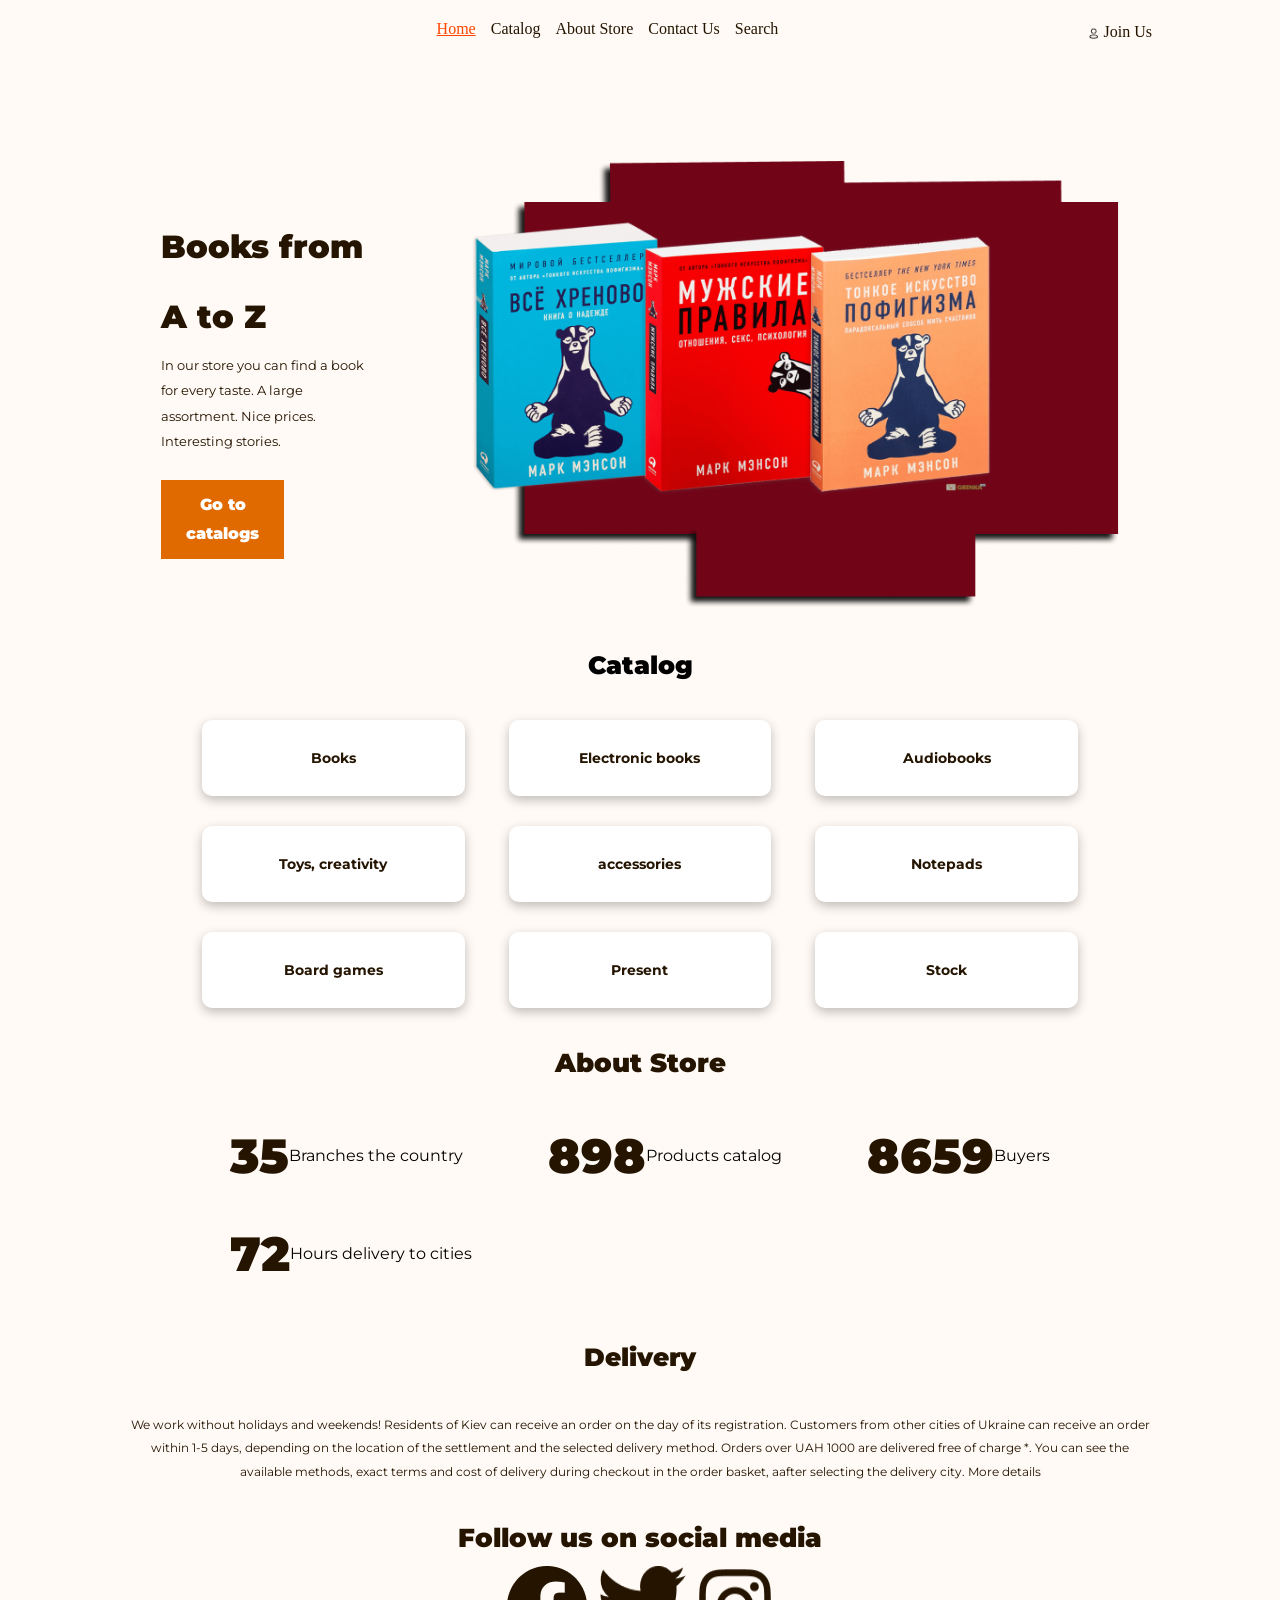
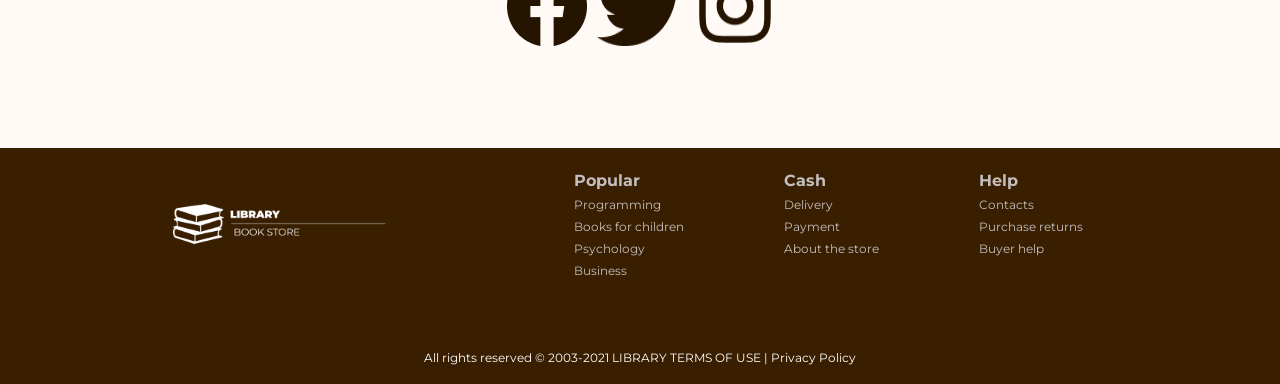
==== index.html @ ffea4787 "register.css, index.css, index.js & index.html have modified." ====
<!DOCTYPE html>
<html lang="en">
  <head>
    <meta charset="UTF-8" />
    <meta name="viewport" content="width=device-width, initial-scale=1.0" />
    <title>Document</title>
    <link rel="stylesheet" href="assets/css/reset.css"/>
    <link rel="stylesheet" href="assets/components/header.css"/>
    <link rel="stylesheet" href="assets/components/body.css"/>
    <link rel="stylesheet" href="assets/css/index.css"/>
    <script src="./assets/js/index.js" type="module" defer></script>
    <!-- <script src="./assets/js/home.js" defer type="module"></script> -->
  </head>
  <body>
    <div id="popup"  class="close-popup" >
      <img src="./assets/image/X-popup.png" alt="close">
      <div class="register">
        <h2>Join us</h2>  
          <form action="" class="form-login">
              <input type="text" placeholder="Full name" name="fname"><br>
              <input type="email" placeholder="Email" name="email"><br>
              <input type="submit" value="Join" class="submit">
          </form>
      </div>
      </div>
      <header class="container-header">
        <div class="header-logo">
          <img
            src="https://eacamp.github.io/book-store-final-project/src/img/icon/logo-color.svg"
            alt=""
          />
        </div>
        <div class="header-ul">
          <li><a href="./index.html" class="header-hover-class">Home</a></li>
          <li><a href="./assets/pages/catalog.html">Catalog</a></li>
          <li><a href="./assets/pages/about.html">About Store</a></li>
          <li><a href="./assets/pages/contact.html">Contact Us</a></li>
          <li><a href="./assets/pages/search.html">Search</a></li>
        </div>
        <div class="header-join">
          <div class="hamburger">
            <img 
            src="./assets/image/T-admin-icons.png" alt="" class="user-icon">
            <img src="./assets/image/hamburger.png" alt="" class="hamburger-png">
          </div>
          <div class="join-us">
            <img src="./assets/image/T-admin-icons.png" alt="" class="desktop-icon">
            <a>Join Us</a>
          </div>
        </div>
      </header>
    <main class="container">
<section id="section-1">
  <div class="section-1-left">
    <h1>Books from A to Z</h1>
    <p>In our store you can find a book for every taste. A large assortment. Nice prices. Interesting stories.</p>
    <button><a href="./assets/pages/catalog.html">Go to catalogs</a></button>
  </div>
  <div class="section-1-right">
  <img src="./assets/image/books-img.png" alt="books-img">
</div>
</section>
<section id="section-2">
  <h2>Catalog</h2>
  <div class="catalog">
  <div class="row">
  <div class="catalog-buttons">Books</div>
  <div class="catalog-buttons">Electronic books</div>
  <div class="catalog-buttons">Audiobooks</div>
</div>
<div class="row">
  <div class="catalog-buttons">Toys, creativity</div>
  <div class="catalog-buttons">accessories</div>
  <div class="catalog-buttons">Notepads</div>
  </div>
  <div class="row">
  <div class="catalog-buttons">Board games</div>
  <div class="catalog-buttons">Present</div>
  <div class="catalog-buttons">Stock</div>
</div>
</div>
</section>
<section id="section-3">
  <h2>About Store</h2>
  <div class="about">
  <div class="about-store">
    <p class="about-amount">35</p><span>Branches  the country</span>
  </div>
  <div class="about-store">
  <p class="about-amount">898</p><span>Products  catalog</span>
</div>
<div class="about-store">
  <p class="about-amount">8659</p><span>Buyers</span>
</div>
  <div class="about-store">
  <p class="about-amount">72</p><span>Hours delivery to cities</span>
</div>
</div>
</section>
<section id="section-4">
  <h2>Delivery</h2>
  <p>We work without holidays and weekends! Residents of Kiev can receive an order on the day of its registration. Customers from other cities of Ukraine can receive an order within 1-5 days, depending on the location of the settlement and the selected delivery method. Orders over UAH 1000 are delivered free of charge *. You can see the available methods, exact terms and cost of delivery during checkout in the order basket, aafter selecting the delivery city.
    More details</p>
</section> 
      <section class="social-media">
        <div class="social-set-text">
      <h3>Follow us on social media</h3>
    </div>
      <div class="social-set-image">
        <img src="./assets/image/facebook.png" alt="facebook">
        <img src="./assets/image/twitter.png" alt="twitter">
        <img src="./assets/image/instagram.png" alt="instagram">
      </div>
    </section>
    </main>
    <footer>
      <div class="container">
      <nav class="footer-class">
        <div class="footer-section-01">
          <div class="footer-left-part">
            <ul>
              <li>
                <img
                  src="assets/image/logo.png"
                  alt="logo"
                />
              </li>
            </ul>
          </div>
          <div class="footer-right-part">
            <div class="middle">
              <ul class="ul-class">
                <li class="bold-li popular">Popular</li>
                <li>Programming</li>
                <li>Books for children</li>
                <li>Psychology</li>
                <li>Business</li>
              </ul>
              <ul class="ul-class">
                <li class="bold-li">Cash</li>
                <li>Delivery</li>
                <li>Payment</li>
                <li>About the store</li>
              </ul>
              <ul class="ul-class">
                <li class="bold-li">Help</li>
                <li>Contacts</li>
                <li>Purchase returns</li>
                <li>Buyer help</li>
              </ul>
            </div>
          </div>
        </div>
        <div class="footer-section-02">
          <h3>
            All rights reserved &copy; 2003-2021 LIBRARY TERMS OF USE | Privacy
            Policy
          </h3>
        </div>
        <div class="respon-part">
          <div class="div1">
          <ul class="respon-ul">
            <li>
          <a href="#">Home</a>
            </li>
            <li>
              <a href="./assets/pages/catalog.html">Catalog</a>
            </li>
            <li>
              <a href="./assets/pages/about.html">About Store</a>
            </li>
            <li>
              <a href="./assets/pages/contact.html">Contact Us</a>
            </li>
            <li>
              <a href="./assets/pages/search.html">Search</a>
            </li>
          </ul>
          </div>
          <div class="bottom-last-text">
            <p>Library Bookstore EACamp</p>
            <p>© 2003-2021 </p>
          </div>
        </div>
      </nav>
    </div>
    </footer>
  </body>
</html>
---- assets/components/header.css ----
html {
  font-size: 16px;
}

.container-header {
    width: 80%;
    margin: 0 auto;
    /* background-color: blueviolet; */
    display: flex;
    justify-content: space-between;
    padding: 10px;
  }
  
  
  .hamburger {
    display: none;
  }
  .header-ul {
    /* background-color: brown; */
    display: flex;
    align-items: center;
    gap: 15px;
    
  }
  .header-ul li,
  a {
    list-style: none;
    color: #241400;
    font-family: Georgia, "Times New Roman", Times, serif;
    font-size: 1rem;
    font-style: normal;
    font-weight: 400;
    line-height: 196.187%;
    text-decoration: none;
  }
  
  .join-us {
    display: flex;
    padding-top: 6px;
    gap: 5px;
  }
  
  .join-us img{
    height: 15px;
    padding-top: 8px;
  }

  
  @media (max-width: 768px) {
    .hamburger {
      display: block;
      padding-top: 10px;
    }
  
    .hamburger img {
      height: 17px;
    }
    .hamburger-png{
      height: 15px;
    }
  
    .header-ul {
      display: none;
    }
  
    .join-us {
      display: none;
    }
  
    .hamburger .user-logo img{
      height: 35px;
    }
    
    .user-icon{
      height: 25px;
    }

  
  
  }
---- assets/components/body.css ----
@import url(../font/font.css);

body {
    background-color: #FFFAF5;
    font-family: 'Montserrat', sans-serif;
    
}
---- assets/css/index.css ----
@import url(https://fonts.googleapis.com/css2?family=Montserrat&display=swap);
@import url(../components/register.css);
.header-hover-class {
  color: orangered;
  text-decoration: underline orangered;
   }
   .popup {
    position: fixed;
    top: 0;
    left: 0;
    right: 0;
    bottom: 0;
    background-color: rgba(0, 0, 0, 0.50);
    display: flex;
    flex-direction: column;
    align-items: center;
    justify-content: flex-start;
    row-gap: 3%;
} 
#popup img {
  margin-left: auto;
  padding: 20px;
}
.header-ul li a:hover {
  color: orangered;
}
.header-join a:hover{
  color: orangered;
  cursor: pointer;
}
.header-join img:hover {
  cursor: pointer;
}
.close-popup {
  display: none;
}
main {
  display: flex;
  flex-direction: column;
  row-gap: 30px;
  justify-content: center;
}
.container {
  width: 80%;
  margin: 0 auto;
}

#section-1 {
  margin-top: 10%;
  display: flex;
  column-gap: 10%;
  justify-content: center;
}
.section-1-left {
width: 20%;
display: flex;
flex-direction: column;
justify-content: center;
} 
.section-1-left h1 {
  color: #241400;
font-size: 2rem;
font-weight: 900;
line-height: 70.63px;
word-wrap: break-word;
}
.section-1-left p {
  color: #241400;
  font-size: 0.81rem;
  font-weight: 400;
  line-height: 25.50px;
  word-wrap: break-word;
}
.section-1-left button {
  background-color: #E16A00;
  width: 60%;
  border: 0;
  padding: 10px;
  margin-top: 25px;
}
.section-1-left button a {
  font-size: 1rem;
  font-weight: 900;
  line-height: 29.43px;
  word-wrap: break-word;
  color: white;
  text-decoration: none;
  font-family: 'Montserrat', sans-serif;
}
.section-1-left button:hover {
  background-color: #E18A10;
} 
.section-1-right img{
  /* width: 691px;
  height: 488px; */
  width: 650px;
  height: 448px;
}
#section-2 {
  display: flex;
  flex-direction: column;
  row-gap: 30px;
  align-items: center;
}
#section-2 h2 {
  color: black;
  font-size: 1.56rem; 
  font-weight: 900; 
  line-height: 49.05px; word-wrap: break-word;
}
.catalog {
display: flex;
flex-direction: column;
align-items: center;
width: 100%;
row-gap: 30px;
}
.catalog-buttons {
  width: 242px;
  height: 26px;
  background: white;
  box-shadow: 0px 4px 11px rgba(0, 0, 0, 0.25); 
  border-radius: 10px;
  border: 0;
  padding: 25px;
  flex-wrap: wrap;
  text-align:center;
  color: #241400;
  font-size: 0.88rem;
  font-weight: 700;
  line-height: 27.47px;
  word-wrap: break-word;
}
.catalog .row div:hover {
  width: 246px;
  height: 27px;
  background-color:antiquewhite;
}
.catalog .row {
display: flex;
column-gap: 5%;
}
#section-3 {
  width: 80%;
  margin: 0 auto;
  text-align: center;
}
#section-3 h2 {
  color: #241400;
font-size: 1.6rem;
font-weight: 900;
line-height: 49.05px;
word-wrap: break-word;
text-align: center;
margin-bottom: 20px;
}
.about-amount {
  color: #241400;
font-size: 3rem;
font-weight: 900;
line-height: 98.09px;
word-wrap: break-word;
}
.about-store {
  display: flex;
  align-items: center;
}
#section-3 .about {
display: flex;
flex-direction: row;
align-items: center;
justify-content: space-between;
flex-wrap: wrap;
}
#section-4 {
  width: 100%;
}
#section-4 h2 {
color: #241400;
font-size: 25px;
font-weight: 900;
line-height: 49.05px;
word-wrap: break-word;
text-align: center;
margin-bottom: 3%;
} 
#section-4 p {
color: #241400;
font-size: 12px;
font-weight: 400;
line-height: 23.54px;
word-wrap: break-word;
text-align: center;
}
.social-media {
  margin: 0 auto;
  margin-bottom: 10%;
}
.social-set-image {
  margin: 0 auto;
  display: flex;
  justify-content: center;
  column-gap: 10px;
}

.social-set-text {
  color: #241400;
  font-size: 1.6rem;
  font-weight: 900;
  line-height: 49.05px;
  word-wrap: break-word;
  text-align: center;
  margin-bottom: 1%;
}
footer {
  background-color: #391f00;
  width: 100%;
}

.footer-class img {
  width: 75%;
}

.footer-section-01 {
  display: flex;
  justify-content: space-around;
  align-items: center;
  flex-direction: row;
}

.footer-class{
  display: flex;
  flex-direction: column;
  row-gap: 50px;
}


.footer-left-part {
  display: flex;
  align-items: center;
}

.ul-class {
  display: flex;
  flex-direction: column;
  align-content: center;
  justify-content: flex-start;
  padding: 25px;
  row-gap: 10px;
  color: #c4bebe;
  font-size: 0.75rem;
}
.bold-li {
  font-weight: bolder;
  font-size: 1rem;
 
}
.middle {
  display: flex;
  align-content: center;
  column-gap: 50px;
}
.footer-section-02{
  text-align: center;
  color: #fff;
  padding-bottom: 20px;
  font-size: 0.75rem;
}
.respon-part{
  display: none;
} 
.div1 li a{
  color: #fff;
  font-size: 11px;
 } 
.respon-ul {
  display: flex;
  gap: 10px;
  justify-content: center;
  padding-bottom: 38px;
  border-bottom: 1px solid #fff;
}

.bottom-last-text p{
  display: flex;
  justify-content: center;
  padding: 10px 0px 5px 0px;
  color: #fff;
  font-size: 0.938rem;

}
@media (max-width: 992px) {
  #section-1 {
    column-gap: 1%;
  }
}
@media (max-width: 768px) {
  main {
    row-gap: 93px;
  }
  #section-1 {
    width: 100%;
    margin-top: 10%;
    display: flex;
    flex-direction: column;
    align-items: center;
    justify-content: center;
  }
  .section-1-left {
    width: 100%;
    align-items: center;
    text-align: center;
    margin-bottom: 50px;
  }
  .section-1-left h1 {
    font-size: 1.75rem;
    line-height: 54.93px;
  }
  .section-1-left button {
    width: 290px;
  }
  .section-1-right img{
    width: 275px;
    height: 260px;
  }
  .catalog-buttons {
    width: 274px;
  }
  .catalog .row {
    flex-direction: column;
    row-gap: 15px;
  }
  .catalog {
    row-gap: 15px;
  }
  .container {
    width: 300px;
  }
  #section-3 .about {
    flex-direction: column;
    flex-wrap: nowrap;
    justify-content:flex-start;
    align-items: flex-start;
   }
  .footer-right-part {
    display: none;
  }
  .footer-section-02 {
    display: none;
  }
  .footer-class {
    row-gap: 11px;
  }
  .footer-section-01 img{
    margin-left: 30px;
  }
  .respon-part {
    display: block;
  }
}
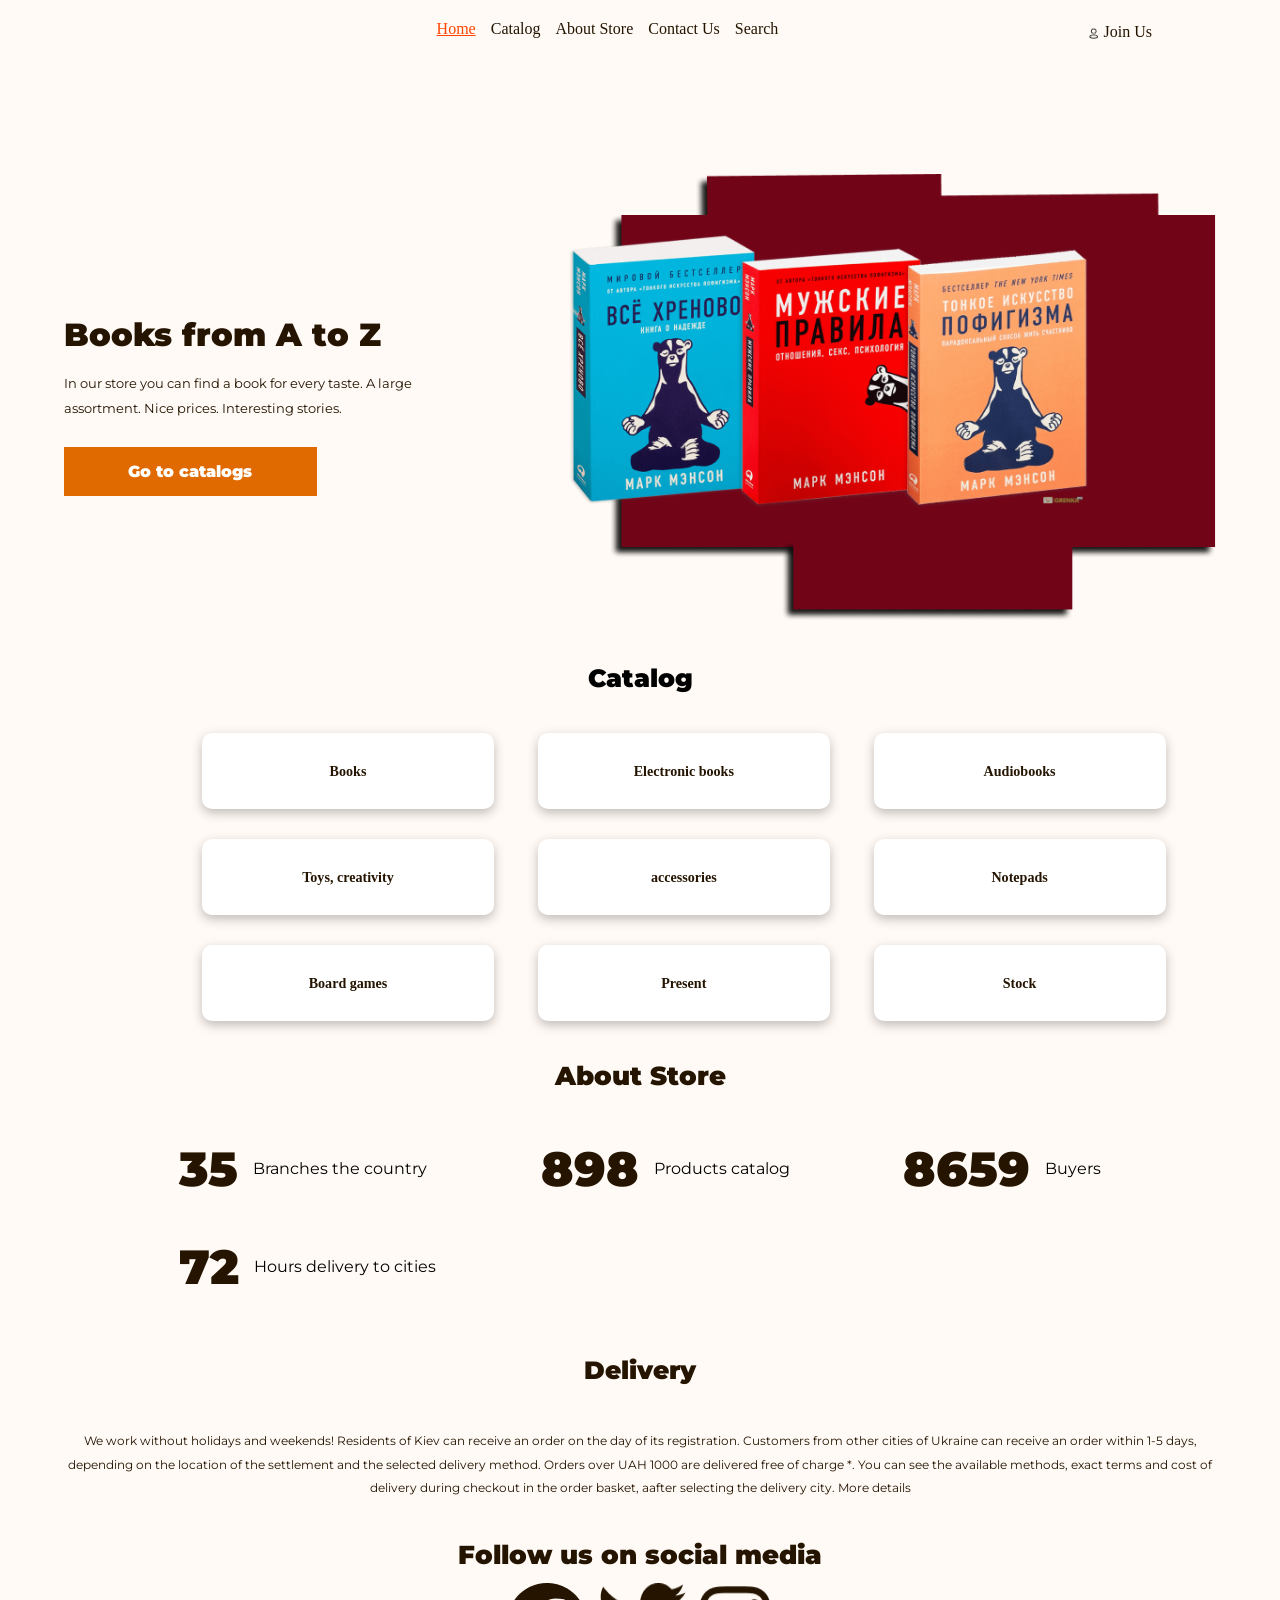
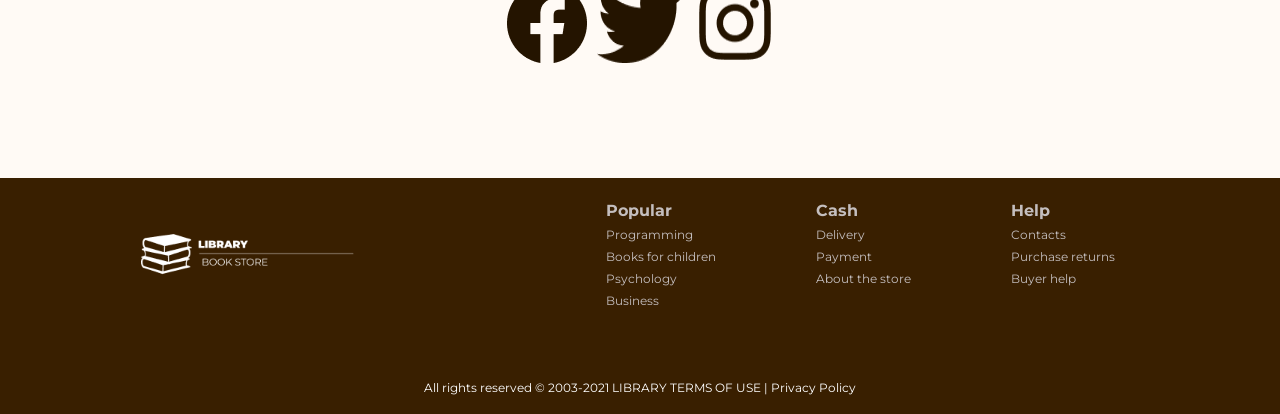
==== commit 297145e2: "social.css, index.css, index.js && index.html have modified." ====
--- a/index.html
+++ b/index.html
@@ -8,7 +8,7 @@
     <link rel="stylesheet" href="assets/components/header.css"/>
     <link rel="stylesheet" href="assets/components/body.css"/>
     <link rel="stylesheet" href="assets/css/index.css"/>
-    <script src="./assets/js/index.js" type="module" defer></script>
+    <script src="./assets/js/index.js" defer type="module"></script>
     <!-- <script src="./assets/js/home.js" defer type="module"></script> -->
   </head>
   <body>
@@ -54,7 +54,7 @@
   <div class="section-1-left">
     <h1>Books from A to Z</h1>
     <p>In our store you can find a book for every taste. A large assortment. Nice prices. Interesting stories.</p>
-    <button><a href="./assets/pages/catalog.html">Go to catalogs</a></button>
+    <a href="./assets/pages/catalog.html"><button>Go to catalogs</button></a>
   </div>
   <div class="section-1-right">
   <img src="./assets/image/books-img.png" alt="books-img">
@@ -64,19 +64,19 @@
   <h2>Catalog</h2>
   <div class="catalog">
   <div class="row">
-  <div class="catalog-buttons">Books</div>
-  <div class="catalog-buttons">Electronic books</div>
-  <div class="catalog-buttons">Audiobooks</div>
+  <a href="./assets/pages/catalog.html"><div class="catalog-buttons">Books</div></a>
+  <a href="./assets/pages/catalog.html"><div class="catalog-buttons">Electronic books</div></a>
+  <a href="/assets/pages/catalog.html"><div class="catalog-buttons">Audiobooks</div></a>
 </div>
 <div class="row">
-  <div class="catalog-buttons">Toys, creativity</div>
-  <div class="catalog-buttons">accessories</div>
-  <div class="catalog-buttons">Notepads</div>
+  <a href="./assets/pages/catalog.html"><div class="catalog-buttons">Toys, creativity</div></a>
+  <a href=""><div class="catalog-buttons">accessories</div></a>
+  <a href=""><div class="catalog-buttons">Notepads</div></a>
   </div>
   <div class="row">
-  <div class="catalog-buttons">Board games</div>
-  <div class="catalog-buttons">Present</div>
-  <div class="catalog-buttons">Stock</div>
+  <a href=""><div class="catalog-buttons">Board games</div></a>
+  <a href=""><div class="catalog-buttons">Present</div></a>
+  <a href=""><div class="catalog-buttons">Stock</div></a>
 </div>
 </div>
 </section>
--- a/assets/css/index.css
+++ b/assets/css/index.css
@@ -42,18 +42,18 @@
   justify-content: center;
 }
 .container {
-  width: 80%;
+  width: 90%;
   margin: 0 auto;
 }
 
 #section-1 {
   margin-top: 10%;
   display: flex;
-  column-gap: 10%;
+  column-gap: 7%;
   justify-content: center;
 }
 .section-1-left {
-width: 20%;
+width: 40%;
 display: flex;
 flex-direction: column;
 justify-content: center;
@@ -78,22 +78,18 @@
   border: 0;
   padding: 10px;
   margin-top: 25px;
-}
-.section-1-left button a {
   font-size: 1rem;
   font-weight: 900;
   line-height: 29.43px;
   word-wrap: break-word;
   color: white;
-  text-decoration: none;
   font-family: 'Montserrat', sans-serif;
+  cursor: pointer;
 }
 .section-1-left button:hover {
   background-color: #E18A10;
 } 
 .section-1-right img{
-  /* width: 691px;
-  height: 488px; */
   width: 650px;
   height: 448px;
 }
@@ -131,11 +127,12 @@
   font-weight: 700;
   line-height: 27.47px;
   word-wrap: break-word;
+  cursor: pointer;
 }
 .catalog .row div:hover {
   width: 246px;
   height: 27px;
-  background-color:antiquewhite;
+  background-color: #eae5e5;
 }
 .catalog .row {
 display: flex;
@@ -144,7 +141,6 @@
 #section-3 {
   width: 80%;
   margin: 0 auto;
-  text-align: center;
 }
 #section-3 h2 {
   color: #241400;
@@ -154,6 +150,7 @@
 word-wrap: break-word;
 text-align: center;
 margin-bottom: 20px;
+text-align: center;
 }
 .about-amount {
   color: #241400;
@@ -165,6 +162,8 @@
 .about-store {
   display: flex;
   align-items: center;
+  justify-content: flex-start;
+  column-gap: 15px;
 }
 #section-3 .about {
 display: flex;
@@ -294,6 +293,22 @@
   #section-1 {
     column-gap: 1%;
   }
+  .section-1-right img{
+    width: 500px;
+    height: 348px;
+  }
+  .catalog-buttons {
+    width: 180px;
+  }
+  .catalog .row {
+    column-gap: 15px;
+  }
+  .catalog {
+    row-gap: 15px; 
+  }
+  .catalog .row div:hover {
+    width: 183px;
+  }
 }
 @media (max-width: 768px) {
   main {
@@ -321,21 +336,21 @@
     width: 290px;
   }
   .section-1-right img{
-    width: 275px;
+    width: 310px;
     height: 260px;
   }
   .catalog-buttons {
     width: 274px;
+  }
+  .catalog .row div:hover {
+    width: 277px;
   }
   .catalog .row {
     flex-direction: column;
     row-gap: 15px;
   }
   .catalog {
-    row-gap: 15px;
-  }
-  .container {
-    width: 300px;
+    row-gap: 15px; 
   }
   #section-3 .about {
     flex-direction: column;
@@ -343,6 +358,9 @@
     justify-content:flex-start;
     align-items: flex-start;
    }
+   #section-3 {
+    text-align: start;
+   }
   .footer-right-part {
     display: none;
   }
@@ -358,4 +376,10 @@
   .respon-part {
     display: block;
   }
+  .social-set-image img {
+    width: 15%;
+  }
+  .social-set-text {
+    font-size: 1.2rem;
+  }
 }
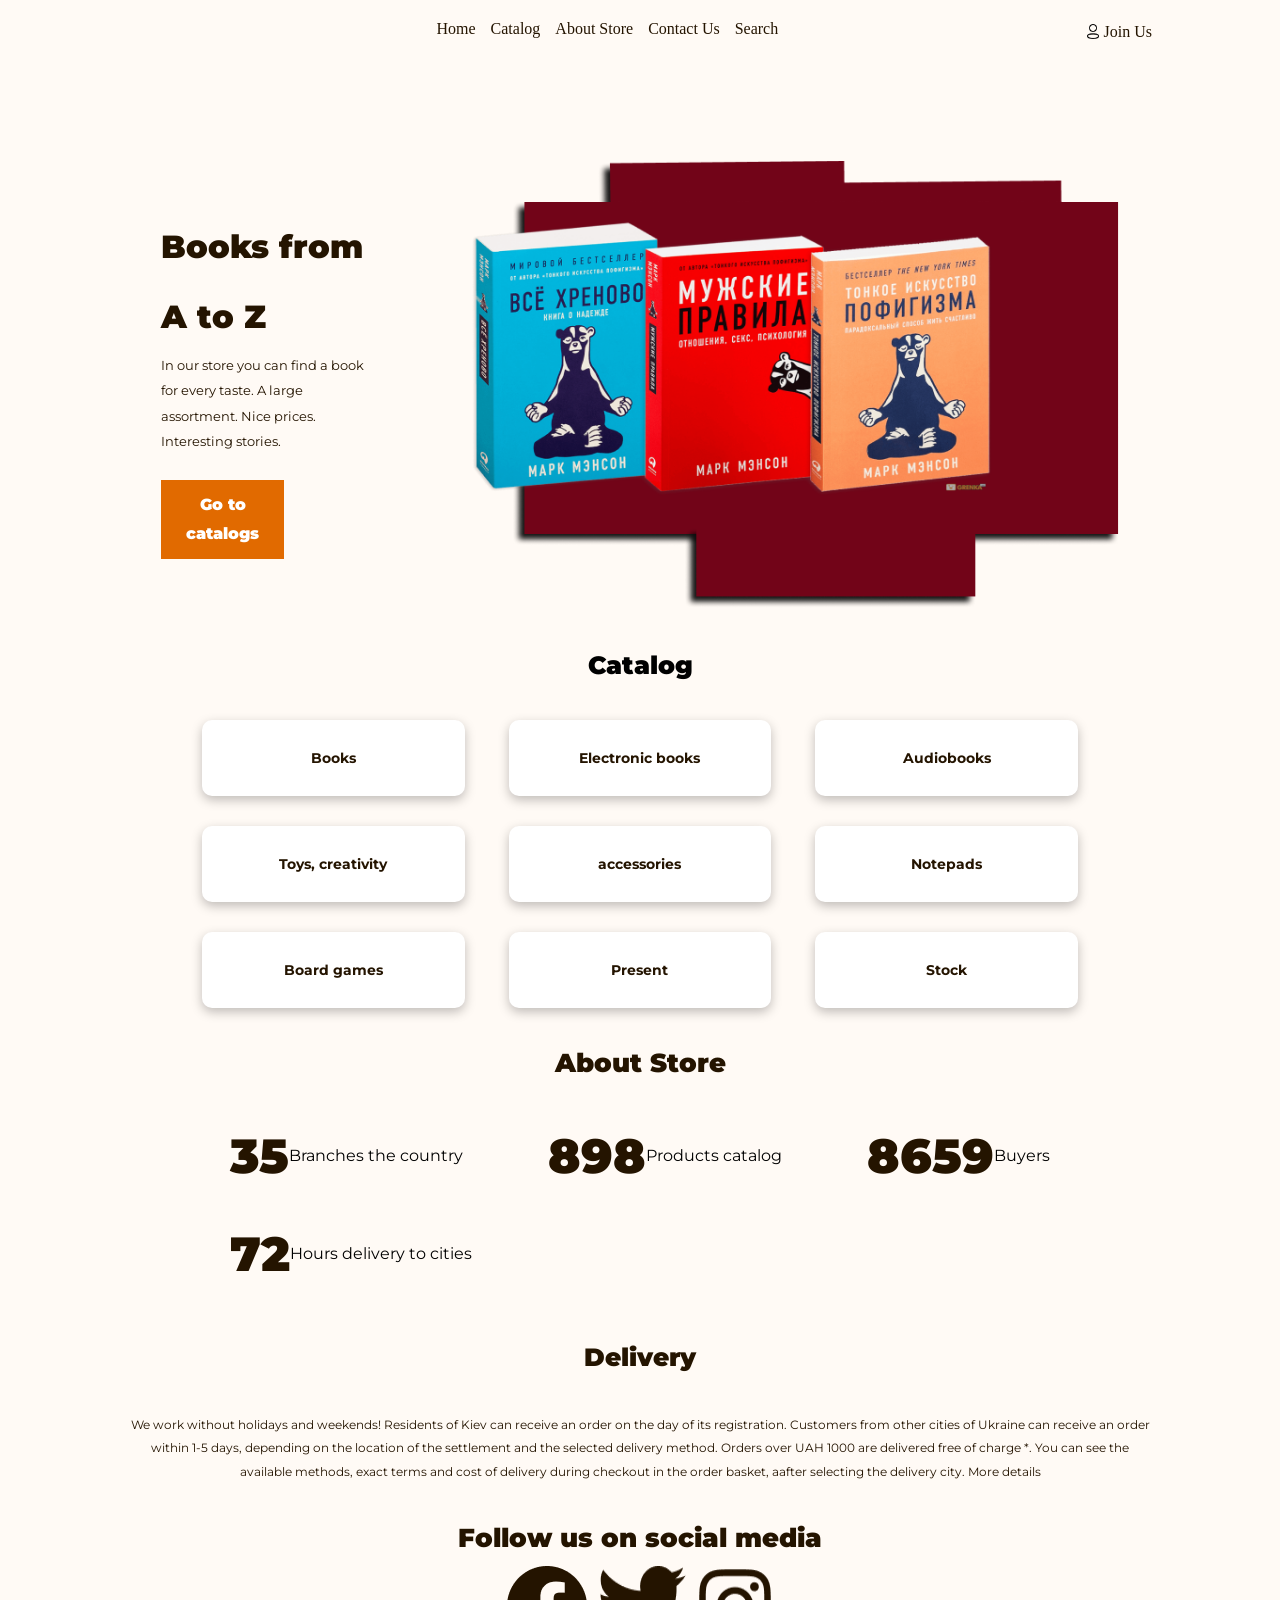
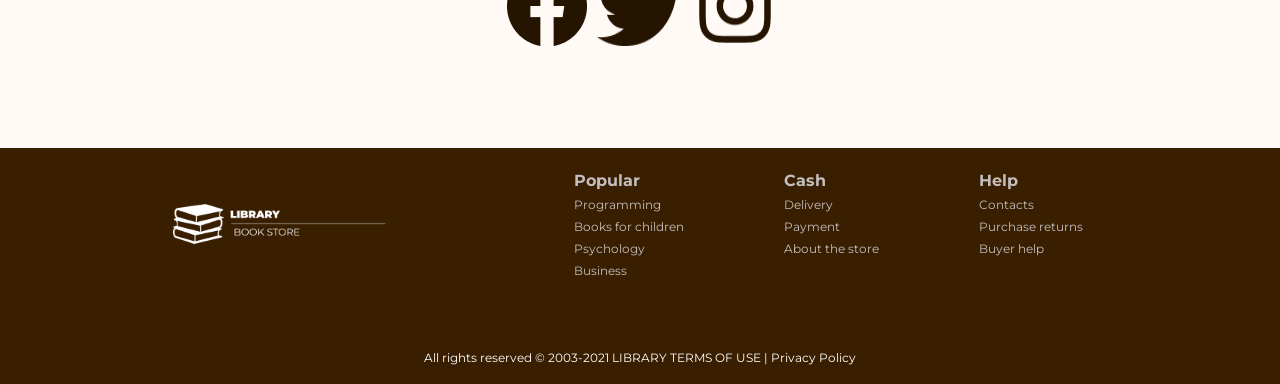
==== commit ce3666d4: "General improvement of the footer and header parts of the all pages." ====
--- a/index.html
+++ b/index.html
@@ -4,10 +4,11 @@
     <meta charset="UTF-8" />
     <meta name="viewport" content="width=device-width, initial-scale=1.0" />
     <title>Document</title>
-    <link rel="stylesheet" href="assets/css/reset.css"/>
-    <link rel="stylesheet" href="assets/components/header.css"/>
-    <link rel="stylesheet" href="assets/components/body.css"/>
-    <link rel="stylesheet" href="assets/css/index.css"/>
+    <link rel="stylesheet" href="./assets/css/reset.css"/>
+    <link rel="stylesheet" href="./assets/font/font.css">
+    <link rel="stylesheet" href="./assets/components/header.css"/>
+    <link rel="stylesheet" href="./assets/components/body.css"/>
+    <link rel="stylesheet" href="./assets/css/index.css"/>
     <script src="./assets/js/index.js" defer type="module"></script>
     <!-- <script src="./assets/js/home.js" defer type="module"></script> -->
   </head>
@@ -31,22 +32,36 @@
           />
         </div>
         <div class="header-ul">
-          <li><a href="./index.html" class="header-hover-class">Home</a></li>
-          <li><a href="./assets/pages/catalog.html">Catalog</a></li>
-          <li><a href="./assets/pages/about.html">About Store</a></li>
-          <li><a href="./assets/pages/contact.html">Contact Us</a></li>
-          <li><a href="./assets/pages/search.html">Search</a></li>
-        </div>
-        <div class="header-join">
-          <div class="hamburger">
-            <img 
-            src="./assets/image/T-admin-icons.png" alt="" class="user-icon">
-            <img src="./assets/image/hamburger.png" alt="" class="hamburger-png">
-          </div>
-          <div class="join-us">
-            <img src="./assets/image/T-admin-icons.png" alt="" class="desktop-icon">
-            <a>Join Us</a>
-          </div>
+          <li><a href="./index.html">Home</a></li>
+          <li><a href="./catalog.html">Catalog</a></li>
+          <li><a href="./about.html">About Store</a></li>
+          <li><a href="./contact.html">Contact Us</a></li>
+          <li><a href="./search.html">Search</a></li>
+        </div>
+        <div class="navbar">
+          <div class="container nav-container">
+            <div class="user-icon">
+              <img src="./assets/image/user-regular.svg" alt="" />
+            </div>
+            <input class="checkbox" type="checkbox" name="" id="" />
+            <div class="hamburger-lines">
+              <span class="line line1"></span>
+              <span class="line line2"></span>
+              <span class="line line3"></span>
+            </div>
+            <div class="menu-items">
+              <li><a href="#">Aksiya</a></li>
+              <li><a href="#">Maqazin haqqinda</a></li>
+              <li><a href="#">Kataloq</a></li>
+              <li><a href="#">Chatdirma</a></li>
+              <li><a href="#">Bloq</a></li>
+            </div>
+          </div>
+        </div>
+        <div class="join-us">
+          <img src="./assets/image/icon.png" alt="" class="desktop-icon">
+          <a href="../html/join.html">Join Us</a>
+        </div>
         </div>
       </header>
     <main class="container">
@@ -54,7 +69,7 @@
   <div class="section-1-left">
     <h1>Books from A to Z</h1>
     <p>In our store you can find a book for every taste. A large assortment. Nice prices. Interesting stories.</p>
-    <a href="./assets/pages/catalog.html"><button>Go to catalogs</button></a>
+    <button><a href="./assets/pages/catalog.html">Go to catalogs</a></button>
   </div>
   <div class="section-1-right">
   <img src="./assets/image/books-img.png" alt="books-img">
@@ -64,19 +79,19 @@
   <h2>Catalog</h2>
   <div class="catalog">
   <div class="row">
-  <a href="./assets/pages/catalog.html"><div class="catalog-buttons">Books</div></a>
-  <a href="./assets/pages/catalog.html"><div class="catalog-buttons">Electronic books</div></a>
-  <a href="/assets/pages/catalog.html"><div class="catalog-buttons">Audiobooks</div></a>
+  <div class="catalog-buttons">Books</div>
+  <div class="catalog-buttons">Electronic books</div>
+  <div class="catalog-buttons">Audiobooks</div>
 </div>
 <div class="row">
-  <a href="./assets/pages/catalog.html"><div class="catalog-buttons">Toys, creativity</div></a>
-  <a href=""><div class="catalog-buttons">accessories</div></a>
-  <a href=""><div class="catalog-buttons">Notepads</div></a>
+  <div class="catalog-buttons">Toys, creativity</div>
+  <div class="catalog-buttons">accessories</div>
+  <div class="catalog-buttons">Notepads</div>
   </div>
   <div class="row">
-  <a href=""><div class="catalog-buttons">Board games</div></a>
-  <a href=""><div class="catalog-buttons">Present</div></a>
-  <a href=""><div class="catalog-buttons">Stock</div></a>
+  <div class="catalog-buttons">Board games</div>
+  <div class="catalog-buttons">Present</div>
+  <div class="catalog-buttons">Stock</div>
 </div>
 </div>
 </section>
--- a/assets/font/font.css
+++ b/assets/font/font.css
@@ -0,0 +1,5 @@
+
+@import url(https://fonts.googleapis.com/css2?family=Crimson+Text&family=Montserrat:wght@100;200;300;400;500;600;700;800;900&family=Roboto:wght@300&family=Rubik:wght@300;400;500;600;700;800;900&display=swap);
+html{
+    font-size: 16px;
+}
--- a/assets/components/header.css
+++ b/assets/components/header.css
@@ -3,79 +3,243 @@
 }
 
 .container-header {
-    width: 80%;
-    margin: 0 auto;
-    /* background-color: blueviolet; */
-    display: flex;
-    justify-content: space-between;
-    padding: 10px;
-  }
+  width: 80%;
+  margin: 0 auto;
+  /* background-color: #fefefe; */
+  display: flex;
+  justify-content: space-between;
+  padding: 10px;
+}
+
+.hamburger {
+  display: none;
+}
+
+.hamburger-menu {
+  display: none;
+}
+.header-ul {
+  /* background-color: brown; */
+  display: flex;
+  align-items: center;
+  gap: 15px;
+}
+.header-ul li,
+a {
+  list-style: none;
+  color: #241400;
+  font-family: Georgia, "Times New Roman", Times, serif;
+  font-size: 1rem;
+  font-style: normal;
+  font-weight: 400;
+  line-height: 196.187%;
+  text-decoration: none;
+}
+
+.join-us {
+  display: flex;
+  padding-top: 6px;
+  gap: 5px;
+}
+
+.join-us img {
+  height: 15px;
+  padding-top: 8px;
+}
+.navbar{
+  display: none;
+}
+
+@media (max-width: 768px) {
+  .hamburger {
+    display: block;
+    padding-top: 10px;
+    
+  }
+
+  .navbar{
+    display: block;
   
+  }
+
+  .hamburger img {
+    height: 17px;
+  }
+  .hamburger-png {
+    height: 15px;
+  }
+
+  .header-ul {
+    display: none;
+  }
+
+  .join-us {
+    display: none;
+  }
+
+  .hamburger .user-logo img {
+    height: 35px;
+  }
+
+  .user-icon {
+    height: 20px;
+  }
+
+  /* respons-menu-hamburger and close */
   
-  .hamburger {
-    display: none;
-  }
-  .header-ul {
-    /* background-color: brown; */
-    display: flex;
-    align-items: center;
-    gap: 15px;
-    
-  }
-  .header-ul li,
-  a {
-    list-style: none;
-    color: #241400;
-    font-family: Georgia, "Times New Roman", Times, serif;
-    font-size: 1rem;
-    font-style: normal;
-    font-weight: 400;
-    line-height: 196.187%;
-    text-decoration: none;
-  }
-  
-  .join-us {
-    display: flex;
-    padding-top: 6px;
-    gap: 5px;
-  }
-  
-  .join-us img{
-    height: 15px;
-    padding-top: 8px;
-  }
-
-  
-  @media (max-width: 768px) {
-    .hamburger {
-      display: block;
-      padding-top: 10px;
-    }
-  
-    .hamburger img {
-      height: 17px;
-    }
-    .hamburger-png{
-      height: 15px;
-    }
-  
-    .header-ul {
-      display: none;
-    }
-  
-    .join-us {
-      display: none;
-    }
-  
-    .hamburger .user-logo img{
-      height: 35px;
-    }
-    
-    .user-icon{
-      height: 25px;
-    }
-
-  
-  
-  }
-  +html{
+  font-size: 16px;
+}
+body {
+font-family: "Poppins", sans-serif;
+}
+
+/* 
+.navbar .menu-items {
+display: flex;
+} */
+
+.navbar .nav-container li {
+list-style: none;
+}
+
+.navbar .nav-container a {
+text-decoration: none;
+/* color: #0e2431; */
+color: #fff;
+
+/* font-weight: 500; */
+font-size: 0.9rem;
+padding: 0.7rem;
+}
+
+.navbar .nav-container a:hover{
+  font-weight: bolder;
+}
+
+.nav-container {
+display: block;
+
+}
+
+.nav-container .checkbox {
+position: fixed;
+display: block;
+height: 32px;
+width: 32px;
+top: 20px;
+right: 20px;
+z-index: 5;
+opacity: 0;
+cursor: pointer;
+
+
+}
+
+.nav-container .hamburger-lines {              /* hamgurger xetleri*/
+display: block;
+height: 20px;
+width: 22px;
+position: fixed;
+top: 20px;
+right: 10px;
+z-index: 2;
+display: flex;
+flex-direction: column;
+justify-content: space-between;
+align-items: flex-end;
+
+
+}
+
+.nav-container .hamburger-lines .line {
+display: block;
+height: 4px;
+width: 100%;
+background: #0e2431;
+}
+
+.hamburger-lines .line{
+  color: aliceblue;
+}
+
+
+.nav-container .hamburger-lines .line1 {
+transform-origin: 0% 0%;
+transition: transform 0.4s ease-in-out;
+}
+
+.nav-container .hamburger-lines .line2 {
+transition: transform 0.1s ease-in-out;
+}
+
+.nav-container .hamburger-lines .line3 {
+transform-origin: 0% 100%;
+transition: transform 0.4s ease-in-out;
+}
+
+.navbar .menu-items {
+padding-top: 40px;
+position: fixed;
+right: -200px;  
+display: flex;
+flex-direction: column;
+align-items: flex-end;
+transition: all 0.3s ease-in-out;
+/* text-align: center; */
+max-width: max-content;
+background-color: rgba(82, 38, 13, 0.75);
+top: 0;
+height: 100vh;
+}
+
+.navbar .menu-items li {
+margin-top: 20px;
+/* margin-bottom: 1.2rem;          li ler arasi mesafe */
+font-size: 0.5rem;
+
+} 
+
+.nav-container input[type="checkbox"]:checked ~ .menu-items {
+right: 0;
+max-width: none;
+width: 100%;
+
+}
+
+.nav-container input[type="checkbox"]:checked ~ .hamburger-lines .line1 {
+transform: rotate(45deg);
+}
+
+.nav-container input[type="checkbox"]:checked ~ .hamburger-lines .line2 {
+transform: scaleY(0);
+}
+
+.nav-container input[type="checkbox"]:checked ~ .hamburger-lines .line3 {
+transform: rotate(-45deg);
+}
+
+.nav-container input[type="checkbox"]:checked ~ .logo{
+display: none;
+}
+
+.user-icon {
+  display: flex;
+  padding-top: 10px;
+
+
+}
+
+.container-header{
+  position: fixed;
+  right: 30px;
+padding-bottom: 50px;
+ 
+ 
+}
+
+/* .middle-text h2{
+  margin-bottom: 60px;
+} */
+
+}
--- a/assets/css/index.css
+++ b/assets/css/index.css
@@ -42,18 +42,18 @@
   justify-content: center;
 }
 .container {
-  width: 90%;
+  width: 80%;
   margin: 0 auto;
 }
 
 #section-1 {
   margin-top: 10%;
   display: flex;
-  column-gap: 7%;
+  column-gap: 10%;
   justify-content: center;
 }
 .section-1-left {
-width: 40%;
+width: 20%;
 display: flex;
 flex-direction: column;
 justify-content: center;
@@ -78,18 +78,22 @@
   border: 0;
   padding: 10px;
   margin-top: 25px;
+}
+.section-1-left button a {
   font-size: 1rem;
   font-weight: 900;
   line-height: 29.43px;
   word-wrap: break-word;
   color: white;
+  text-decoration: none;
   font-family: 'Montserrat', sans-serif;
-  cursor: pointer;
 }
 .section-1-left button:hover {
   background-color: #E18A10;
 } 
 .section-1-right img{
+  /* width: 691px;
+  height: 488px; */
   width: 650px;
   height: 448px;
 }
@@ -127,12 +131,11 @@
   font-weight: 700;
   line-height: 27.47px;
   word-wrap: break-word;
-  cursor: pointer;
 }
 .catalog .row div:hover {
   width: 246px;
   height: 27px;
-  background-color: #eae5e5;
+  background-color:antiquewhite;
 }
 .catalog .row {
 display: flex;
@@ -141,6 +144,7 @@
 #section-3 {
   width: 80%;
   margin: 0 auto;
+  text-align: center;
 }
 #section-3 h2 {
   color: #241400;
@@ -150,7 +154,6 @@
 word-wrap: break-word;
 text-align: center;
 margin-bottom: 20px;
-text-align: center;
 }
 .about-amount {
   color: #241400;
@@ -162,8 +165,6 @@
 .about-store {
   display: flex;
   align-items: center;
-  justify-content: flex-start;
-  column-gap: 15px;
 }
 #section-3 .about {
 display: flex;
@@ -293,22 +294,6 @@
   #section-1 {
     column-gap: 1%;
   }
-  .section-1-right img{
-    width: 500px;
-    height: 348px;
-  }
-  .catalog-buttons {
-    width: 180px;
-  }
-  .catalog .row {
-    column-gap: 15px;
-  }
-  .catalog {
-    row-gap: 15px; 
-  }
-  .catalog .row div:hover {
-    width: 183px;
-  }
 }
 @media (max-width: 768px) {
   main {
@@ -336,21 +321,21 @@
     width: 290px;
   }
   .section-1-right img{
-    width: 310px;
+    width: 275px;
     height: 260px;
   }
   .catalog-buttons {
     width: 274px;
-  }
-  .catalog .row div:hover {
-    width: 277px;
   }
   .catalog .row {
     flex-direction: column;
     row-gap: 15px;
   }
   .catalog {
-    row-gap: 15px; 
+    row-gap: 15px;
+  }
+  .container {
+    width: 300px;
   }
   #section-3 .about {
     flex-direction: column;
@@ -358,9 +343,6 @@
     justify-content:flex-start;
     align-items: flex-start;
    }
-   #section-3 {
-    text-align: start;
-   }
   .footer-right-part {
     display: none;
   }
@@ -376,10 +358,6 @@
   .respon-part {
     display: block;
   }
-  .social-set-image img {
-    width: 15%;
-  }
-  .social-set-text {
-    font-size: 1.2rem;
-  }
+
+ 
 }
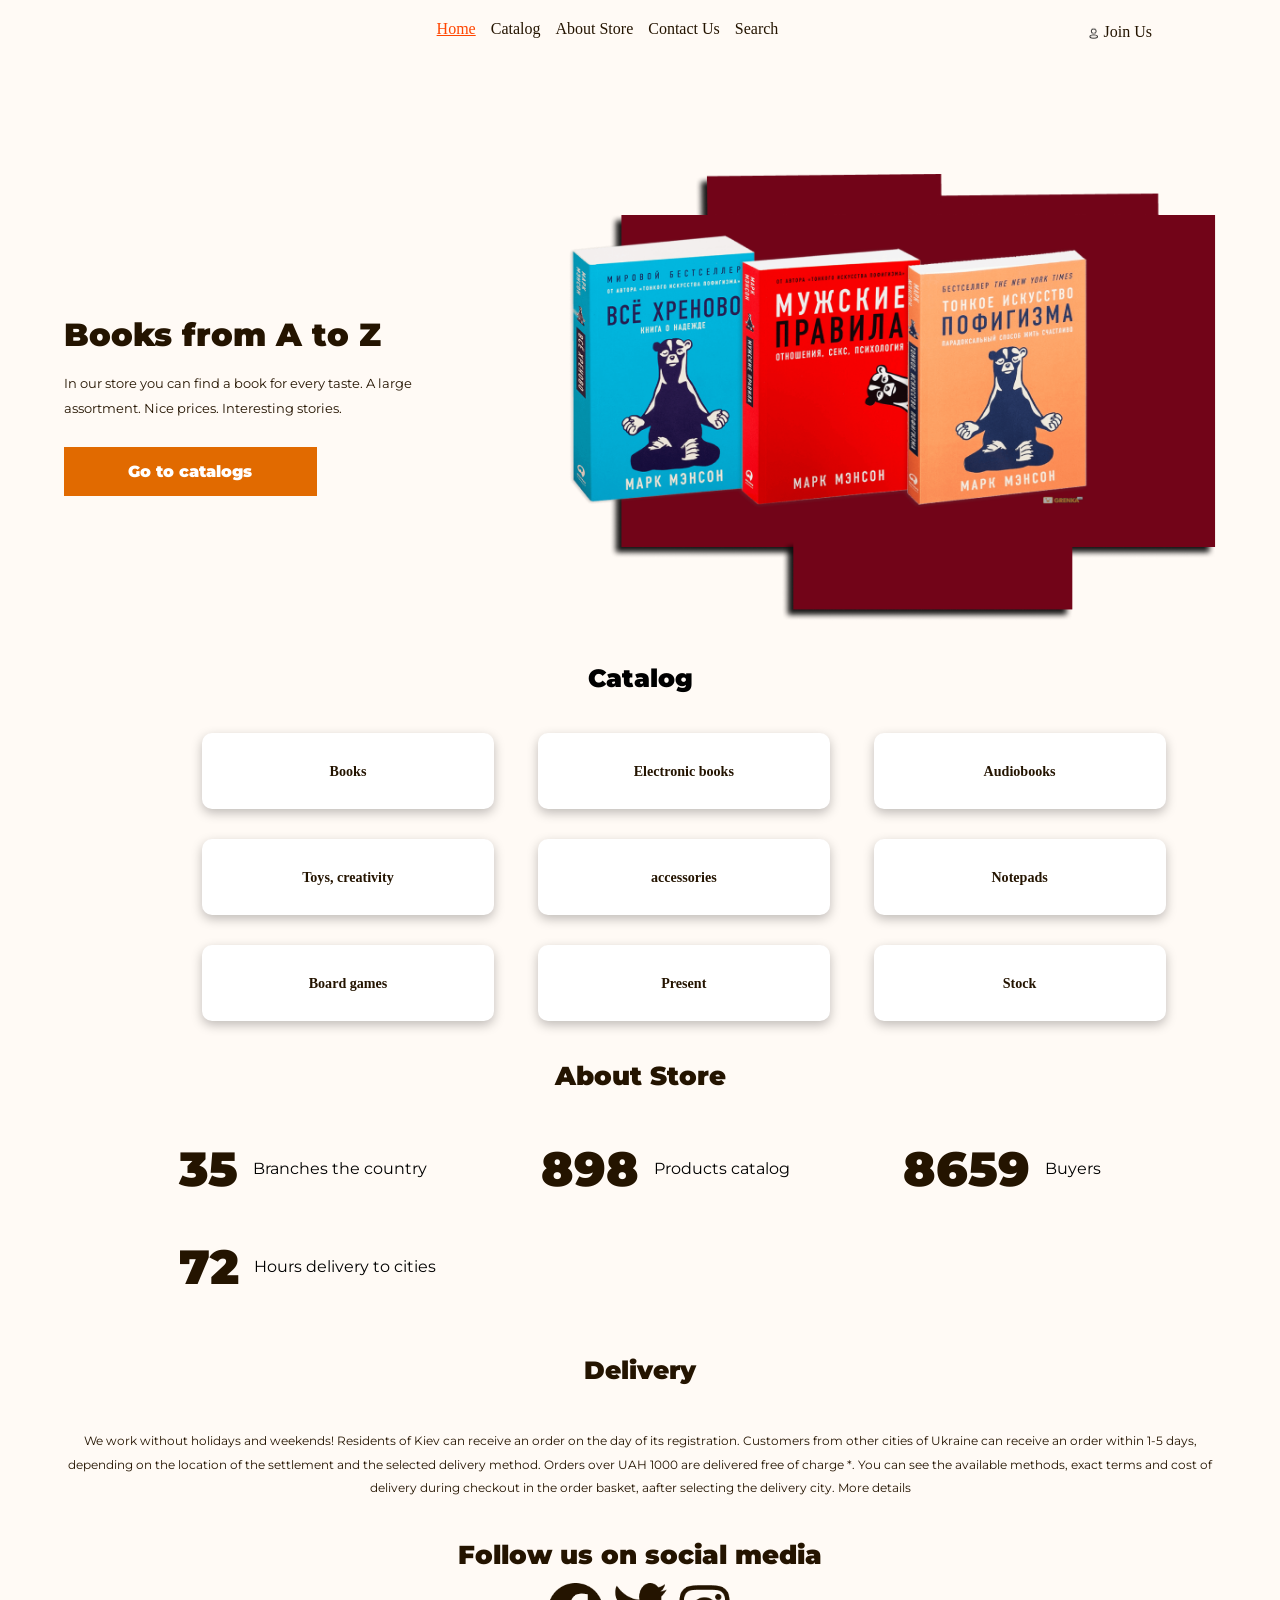
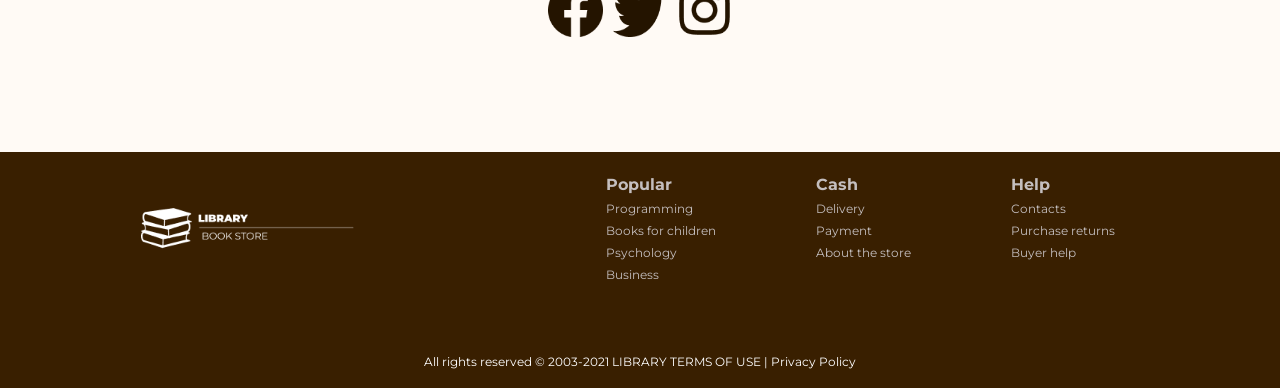
==== commit 536a1490: "files have modified" ====
--- a/index.html
+++ b/index.html
@@ -4,11 +4,11 @@
     <meta charset="UTF-8" />
     <meta name="viewport" content="width=device-width, initial-scale=1.0" />
     <title>Document</title>
-    <link rel="stylesheet" href="./assets/css/reset.css"/>
-    <link rel="stylesheet" href="./assets/font/font.css">
-    <link rel="stylesheet" href="./assets/components/header.css"/>
-    <link rel="stylesheet" href="./assets/components/body.css"/>
-    <link rel="stylesheet" href="./assets/css/index.css"/>
+    <link rel="stylesheet" href="assets/css/reset.css"/>
+    <link rel="stylesheet" href="assets/components/header.css"/>
+    <link rel="stylesheet" href="assets/components/body.css"/>
+    <link rel="stylesheet" href="assets/css/index.css"/>
+    <script src="./assets/js/join.js" defer type="module"></script>
     <script src="./assets/js/index.js" defer type="module"></script>
     <!-- <script src="./assets/js/home.js" defer type="module"></script> -->
   </head>
@@ -32,36 +32,22 @@
           />
         </div>
         <div class="header-ul">
-          <li><a href="./index.html">Home</a></li>
-          <li><a href="./catalog.html">Catalog</a></li>
-          <li><a href="./about.html">About Store</a></li>
+          <li><a href="./index.html" class="header-hover-class">Home</a></li>
+          <li><a href="./assets/pages/catalog.html">Catalog</a></li>
+          <li><a href="./assets/pages/about.html">About Store</a></li>
           <li><a href="./contact.html">Contact Us</a></li>
-          <li><a href="./search.html">Search</a></li>
+          <li><a href="./assets/pages/search.html">Search</a></li>
         </div>
-        <div class="navbar">
-          <div class="container nav-container">
-            <div class="user-icon">
-              <img src="./assets/image/user-regular.svg" alt="" />
-            </div>
-            <input class="checkbox" type="checkbox" name="" id="" />
-            <div class="hamburger-lines">
-              <span class="line line1"></span>
-              <span class="line line2"></span>
-              <span class="line line3"></span>
-            </div>
-            <div class="menu-items">
-              <li><a href="#">Aksiya</a></li>
-              <li><a href="#">Maqazin haqqinda</a></li>
-              <li><a href="#">Kataloq</a></li>
-              <li><a href="#">Chatdirma</a></li>
-              <li><a href="#">Bloq</a></li>
-            </div>
+        <div class="header-join">
+          <div class="hamburger">
+            <img 
+            src="./assets/image/T-admin-icons.png" alt="" class="user-icon">
+            <img src="./assets/image/hamburger.png" alt="" class="hamburger-png">
           </div>
-        </div>
-        <div class="join-us">
-          <img src="./assets/image/icon.png" alt="" class="desktop-icon">
-          <a href="../html/join.html">Join Us</a>
-        </div>
+          <div class="join-us">
+            <img src="./assets/image/T-admin-icons.png" alt="" class="desktop-icon">
+            <a>Join Us</a>
+          </div>
         </div>
       </header>
     <main class="container">
@@ -69,7 +55,7 @@
   <div class="section-1-left">
     <h1>Books from A to Z</h1>
     <p>In our store you can find a book for every taste. A large assortment. Nice prices. Interesting stories.</p>
-    <button><a href="./assets/pages/catalog.html">Go to catalogs</a></button>
+    <a href="./assets/pages/catalog.html"><button>Go to catalogs</button></a>
   </div>
   <div class="section-1-right">
   <img src="./assets/image/books-img.png" alt="books-img">
@@ -79,19 +65,19 @@
   <h2>Catalog</h2>
   <div class="catalog">
   <div class="row">
-  <div class="catalog-buttons">Books</div>
-  <div class="catalog-buttons">Electronic books</div>
-  <div class="catalog-buttons">Audiobooks</div>
+  <a href="./assets/pages/catalog.html"><div class="catalog-buttons">Books</div></a>
+  <a href="./assets/pages/catalog.html"><div class="catalog-buttons">Electronic books</div></a>
+  <a href="/assets/pages/catalog.html"><div class="catalog-buttons">Audiobooks</div></a>
 </div>
 <div class="row">
-  <div class="catalog-buttons">Toys, creativity</div>
-  <div class="catalog-buttons">accessories</div>
-  <div class="catalog-buttons">Notepads</div>
+  <a href="./assets/pages/catalog.html"><div class="catalog-buttons">Toys, creativity</div></a>
+  <a href=""><div class="catalog-buttons">accessories</div></a>
+  <a href=""><div class="catalog-buttons">Notepads</div></a>
   </div>
   <div class="row">
-  <div class="catalog-buttons">Board games</div>
-  <div class="catalog-buttons">Present</div>
-  <div class="catalog-buttons">Stock</div>
+  <a href=""><div class="catalog-buttons">Board games</div></a>
+  <a href=""><div class="catalog-buttons">Present</div></a>
+  <a href=""><div class="catalog-buttons">Stock</div></a>
 </div>
 </div>
 </section>
--- a/assets/components/header.css
+++ b/assets/components/header.css
@@ -1,245 +1,82 @@
+
 html {
   font-size: 16px;
 }
 
 .container-header {
-  width: 80%;
-  margin: 0 auto;
-  /* background-color: #fefefe; */
-  display: flex;
-  justify-content: space-between;
-  padding: 10px;
-}
-
-.hamburger {
-  display: none;
-}
-
-.hamburger-menu {
-  display: none;
-}
-.header-ul {
-  /* background-color: brown; */
-  display: flex;
-  align-items: center;
-  gap: 15px;
-}
-.header-ul li,
-a {
-  list-style: none;
-  color: #241400;
-  font-family: Georgia, "Times New Roman", Times, serif;
-  font-size: 1rem;
-  font-style: normal;
-  font-weight: 400;
-  line-height: 196.187%;
-  text-decoration: none;
-}
-
-.join-us {
-  display: flex;
-  padding-top: 6px;
-  gap: 5px;
-}
-
-.join-us img {
-  height: 15px;
-  padding-top: 8px;
-}
-.navbar{
-  display: none;
-}
-
-@media (max-width: 768px) {
+    width: 80%;
+    margin: 0 auto;
+    /* background-color: blueviolet; */
+    display: flex;
+    justify-content: space-between;
+    padding: 10px;
+  }
+  
+  
   .hamburger {
-    display: block;
-    padding-top: 10px;
+    display: none;
+  }
+  .header-ul {
+    /* background-color: brown; */
+    display: flex;
+    align-items: center;
+    gap: 15px;
     
   }
+  .header-ul li,
+  a {
+    list-style: none;
+    color: #241400;
+    font-family: Georgia, "Times New Roman", Times, serif;
+    font-size: 1rem;
+    font-style: normal;
+    font-weight: 400;
+    line-height: 196.187%;
+    text-decoration: none;
+  }
+  
+  .join-us {
+    display: flex;
+    padding-top: 6px;
+    gap: 5px;
+  }
+  
+  .join-us img{
+    height: 15px;
+    padding-top: 8px;
+  }
 
-  .navbar{
-    display: block;
+  
+  @media (max-width: 768px) {
+    .hamburger {
+      display: block;
+      padding-top: 10px;
+    }
+  
+    .hamburger img {
+      height: 17px;
+    }
+    .hamburger-png{
+      height: 15px;
+    }
+  
+    .header-ul {
+      display: none;
+    }
+  
+    .join-us {
+      display: none;
+    }
+  
+    .hamburger .user-logo img{
+      height: 35px;
+    }
+    
+    .user-icon{
+      height: 25px;
+    }
+
+  
   
   }
-
-  .hamburger img {
-    height: 17px;
-  }
-  .hamburger-png {
-    height: 15px;
-  }
-
-  .header-ul {
-    display: none;
-  }
-
-  .join-us {
-    display: none;
-  }
-
-  .hamburger .user-logo img {
-    height: 35px;
-  }
-
-  .user-icon {
-    height: 20px;
-  }
-
-  /* respons-menu-hamburger and close */
-  
-html{
-  font-size: 16px;
-}
-body {
-font-family: "Poppins", sans-serif;
-}
-
-/* 
-.navbar .menu-items {
-display: flex;
-} */
-
-.navbar .nav-container li {
-list-style: none;
-}
-
-.navbar .nav-container a {
-text-decoration: none;
-/* color: #0e2431; */
-color: #fff;
-
-/* font-weight: 500; */
-font-size: 0.9rem;
-padding: 0.7rem;
-}
-
-.navbar .nav-container a:hover{
-  font-weight: bolder;
-}
-
-.nav-container {
-display: block;
-
-}
-
-.nav-container .checkbox {
-position: fixed;
-display: block;
-height: 32px;
-width: 32px;
-top: 20px;
-right: 20px;
-z-index: 5;
-opacity: 0;
-cursor: pointer;
-
-
-}
-
-.nav-container .hamburger-lines {              /* hamgurger xetleri*/
-display: block;
-height: 20px;
-width: 22px;
-position: fixed;
-top: 20px;
-right: 10px;
-z-index: 2;
-display: flex;
-flex-direction: column;
-justify-content: space-between;
-align-items: flex-end;
-
-
-}
-
-.nav-container .hamburger-lines .line {
-display: block;
-height: 4px;
-width: 100%;
-background: #0e2431;
-}
-
-.hamburger-lines .line{
-  color: aliceblue;
-}
-
-
-.nav-container .hamburger-lines .line1 {
-transform-origin: 0% 0%;
-transition: transform 0.4s ease-in-out;
-}
-
-.nav-container .hamburger-lines .line2 {
-transition: transform 0.1s ease-in-out;
-}
-
-.nav-container .hamburger-lines .line3 {
-transform-origin: 0% 100%;
-transition: transform 0.4s ease-in-out;
-}
-
-.navbar .menu-items {
-padding-top: 40px;
-position: fixed;
-right: -200px;  
-display: flex;
-flex-direction: column;
-align-items: flex-end;
-transition: all 0.3s ease-in-out;
-/* text-align: center; */
-max-width: max-content;
-background-color: rgba(82, 38, 13, 0.75);
-top: 0;
-height: 100vh;
-}
-
-.navbar .menu-items li {
-margin-top: 20px;
-/* margin-bottom: 1.2rem;          li ler arasi mesafe */
-font-size: 0.5rem;
-
-} 
-
-.nav-container input[type="checkbox"]:checked ~ .menu-items {
-right: 0;
-max-width: none;
-width: 100%;
-
-}
-
-.nav-container input[type="checkbox"]:checked ~ .hamburger-lines .line1 {
-transform: rotate(45deg);
-}
-
-.nav-container input[type="checkbox"]:checked ~ .hamburger-lines .line2 {
-transform: scaleY(0);
-}
-
-.nav-container input[type="checkbox"]:checked ~ .hamburger-lines .line3 {
-transform: rotate(-45deg);
-}
-
-.nav-container input[type="checkbox"]:checked ~ .logo{
-display: none;
-}
-
-.user-icon {
-  display: flex;
-  padding-top: 10px;
-
-
-}
-
-.container-header{
-  position: fixed;
-  right: 30px;
-padding-bottom: 50px;
- 
- 
-}
-
-/* .middle-text h2{
-  margin-bottom: 60px;
-} */
-
-}
+  
--- a/assets/css/index.css
+++ b/assets/css/index.css
@@ -5,7 +5,7 @@
   color: orangered;
   text-decoration: underline orangered;
    }
-   .popup {
+   /* .popup {
     position: fixed;
     top: 0;
     left: 0;
@@ -21,7 +21,7 @@
 #popup img {
   margin-left: auto;
   padding: 20px;
-}
+} */
 .header-ul li a:hover {
   color: orangered;
 }
@@ -32,9 +32,9 @@
 .header-join img:hover {
   cursor: pointer;
 }
-.close-popup {
+/* .close-popup {
   display: none;
-}
+} */
 main {
   display: flex;
   flex-direction: column;
@@ -42,18 +42,18 @@
   justify-content: center;
 }
 .container {
-  width: 80%;
+  width: 90%;
   margin: 0 auto;
 }
 
 #section-1 {
   margin-top: 10%;
   display: flex;
-  column-gap: 10%;
+  column-gap: 7%;
   justify-content: center;
 }
 .section-1-left {
-width: 20%;
+width: 40%;
 display: flex;
 flex-direction: column;
 justify-content: center;
@@ -78,22 +78,18 @@
   border: 0;
   padding: 10px;
   margin-top: 25px;
-}
-.section-1-left button a {
   font-size: 1rem;
   font-weight: 900;
   line-height: 29.43px;
   word-wrap: break-word;
   color: white;
-  text-decoration: none;
   font-family: 'Montserrat', sans-serif;
+  cursor: pointer;
 }
 .section-1-left button:hover {
   background-color: #E18A10;
 } 
 .section-1-right img{
-  /* width: 691px;
-  height: 488px; */
   width: 650px;
   height: 448px;
 }
@@ -131,11 +127,12 @@
   font-weight: 700;
   line-height: 27.47px;
   word-wrap: break-word;
+  cursor: pointer;
 }
 .catalog .row div:hover {
   width: 246px;
   height: 27px;
-  background-color:antiquewhite;
+  background-color: #eae5e5;
 }
 .catalog .row {
 display: flex;
@@ -144,7 +141,6 @@
 #section-3 {
   width: 80%;
   margin: 0 auto;
-  text-align: center;
 }
 #section-3 h2 {
   color: #241400;
@@ -154,6 +150,7 @@
 word-wrap: break-word;
 text-align: center;
 margin-bottom: 20px;
+text-align: center;
 }
 .about-amount {
   color: #241400;
@@ -165,6 +162,8 @@
 .about-store {
   display: flex;
   align-items: center;
+  justify-content: flex-start;
+  column-gap: 15px;
 }
 #section-3 .about {
 display: flex;
@@ -213,6 +212,8 @@
   text-align: center;
   margin-bottom: 1%;
 }
+.social-set-image img {
+  width: 15%;}
 footer {
   background-color: #391f00;
   width: 100%;
@@ -294,6 +295,22 @@
   #section-1 {
     column-gap: 1%;
   }
+  .section-1-right img{
+    width: 500px;
+    height: 348px;
+  }
+  .catalog-buttons {
+    width: 180px;
+  }
+  .catalog .row {
+    column-gap: 15px;
+  }
+  .catalog {
+    row-gap: 15px; 
+  }
+  .catalog .row div:hover {
+    width: 183px;
+  }
 }
 @media (max-width: 768px) {
   main {
@@ -321,21 +338,21 @@
     width: 290px;
   }
   .section-1-right img{
-    width: 275px;
+    width: 310px;
     height: 260px;
   }
   .catalog-buttons {
     width: 274px;
+  }
+  .catalog .row div:hover {
+    width: 277px;
   }
   .catalog .row {
     flex-direction: column;
     row-gap: 15px;
   }
   .catalog {
-    row-gap: 15px;
-  }
-  .container {
-    width: 300px;
+    row-gap: 15px; 
   }
   #section-3 .about {
     flex-direction: column;
@@ -343,6 +360,9 @@
     justify-content:flex-start;
     align-items: flex-start;
    }
+   #section-3 {
+    text-align: start;
+   }
   .footer-right-part {
     display: none;
   }
@@ -358,6 +378,10 @@
   .respon-part {
     display: block;
   }
-
- 
+  /* .social-set-image img {
+    width: 15%;
+  } */
+  .social-set-text {
+    font-size: 1.2rem;
+  }
 }
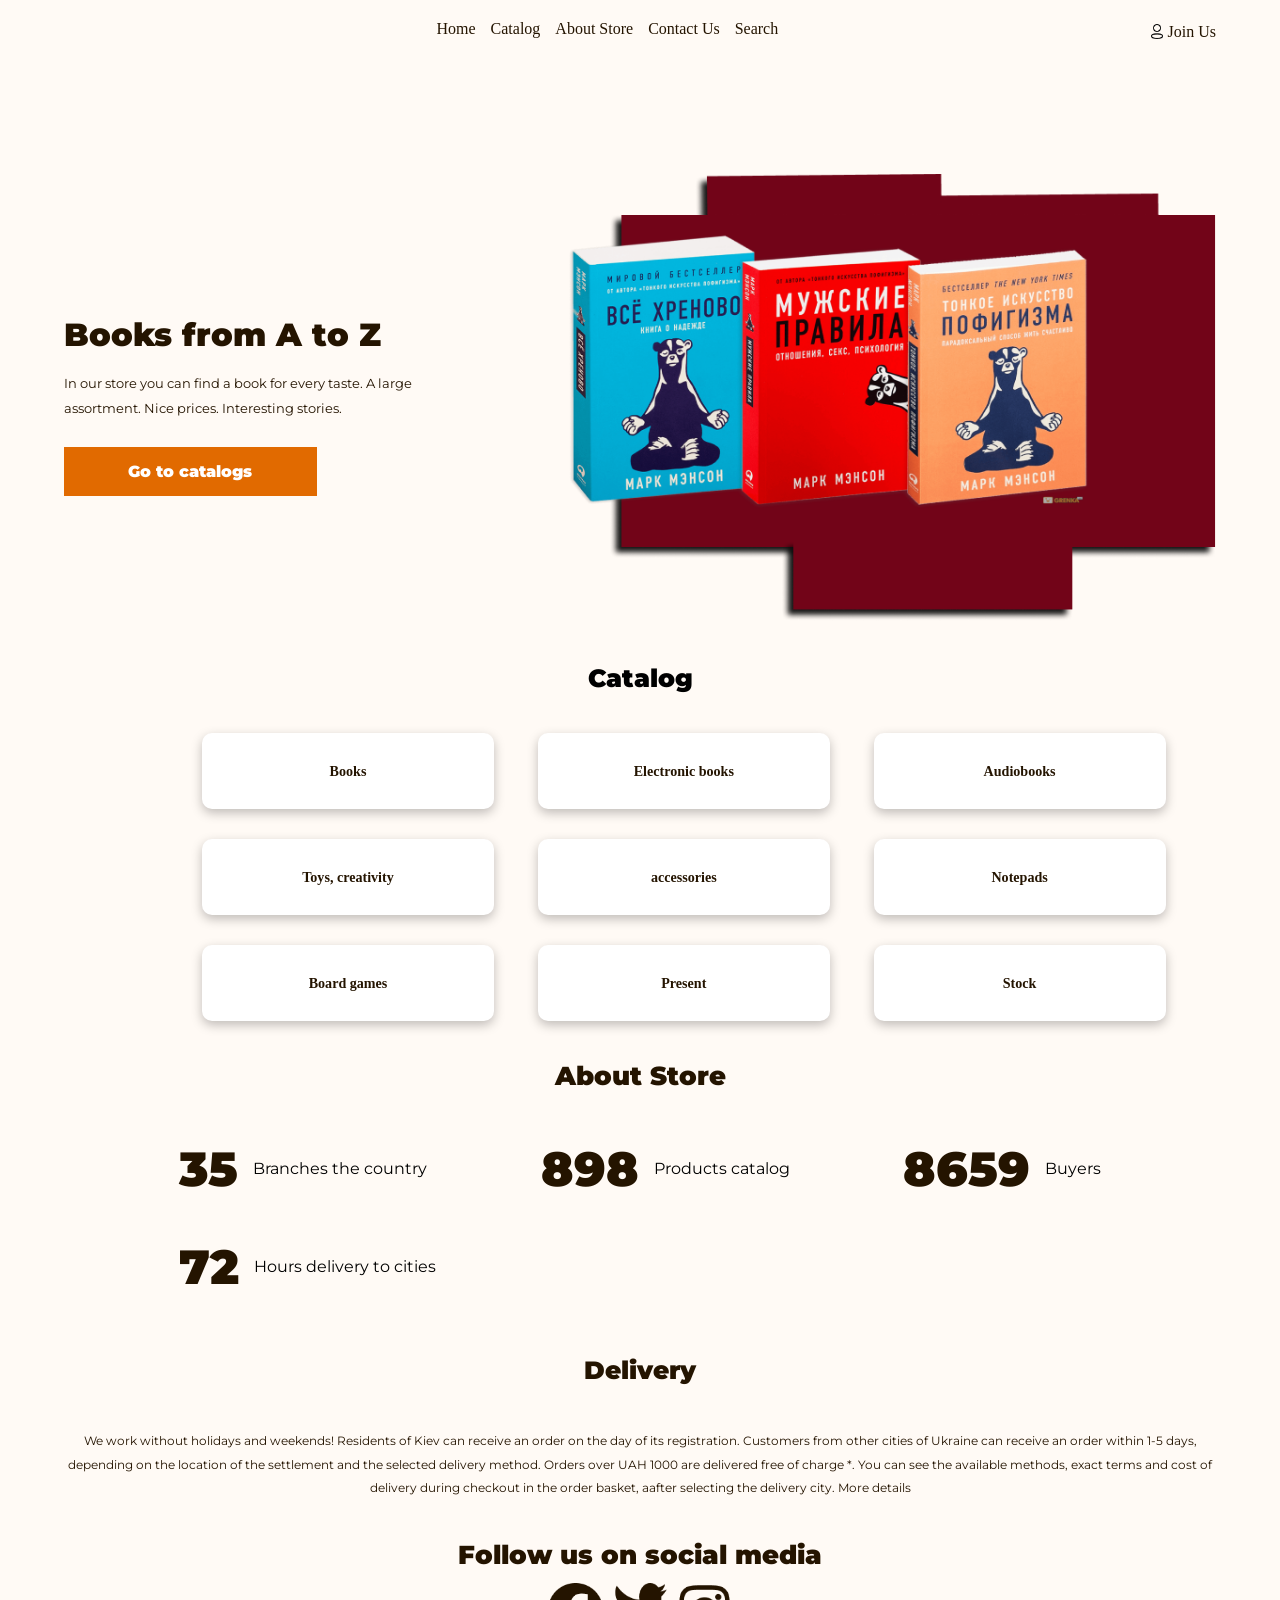
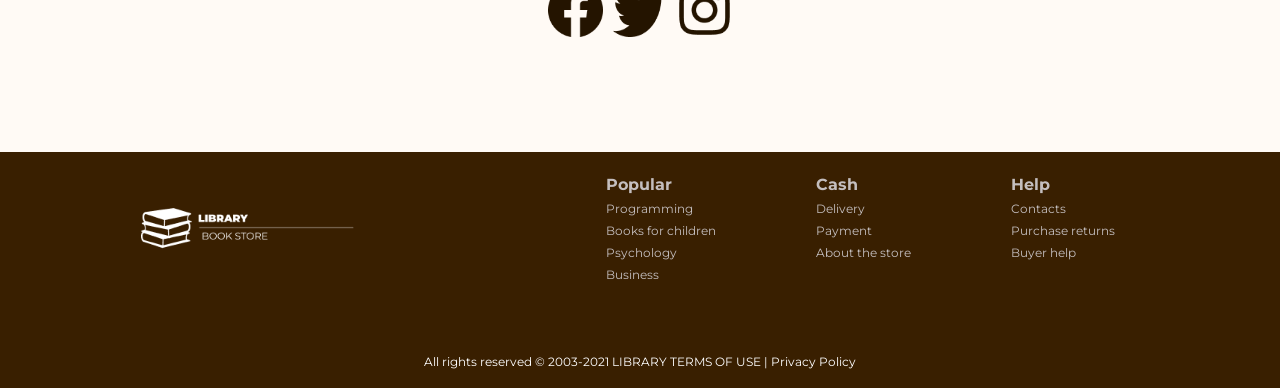
==== commit 250f0b14: "files have merged." ====
--- a/index.html
+++ b/index.html
@@ -4,10 +4,10 @@
     <meta charset="UTF-8" />
     <meta name="viewport" content="width=device-width, initial-scale=1.0" />
     <title>Document</title>
-    <link rel="stylesheet" href="assets/css/reset.css"/>
-    <link rel="stylesheet" href="assets/components/header.css"/>
-    <link rel="stylesheet" href="assets/components/body.css"/>
-    <link rel="stylesheet" href="assets/css/index.css"/>
+    <link rel="stylesheet" href="./assets/css/reset.css"/>
+    <link rel="stylesheet" href="./assets/components/header.css"/>
+    <link rel="stylesheet" href="./assets/components/body.css"/>
+    <link rel="stylesheet" href="./assets/css/index.css"/>
     <script src="./assets/js/join.js" defer type="module"></script>
     <script src="./assets/js/index.js" defer type="module"></script>
     <!-- <script src="./assets/js/home.js" defer type="module"></script> -->
@@ -24,7 +24,7 @@
           </form>
       </div>
       </div>
-      <header class="container-header">
+      <header class="container container-header">
         <div class="header-logo">
           <img
             src="https://eacamp.github.io/book-store-final-project/src/img/icon/logo-color.svg"
@@ -32,20 +32,34 @@
           />
         </div>
         <div class="header-ul">
-          <li><a href="./index.html" class="header-hover-class">Home</a></li>
-          <li><a href="./assets/pages/catalog.html">Catalog</a></li>
-          <li><a href="./assets/pages/about.html">About Store</a></li>
+          <li><a href="./index.html">Home</a></li>
+          <li><a href="./catalog.html">Catalog</a></li>
+          <li><a href="./about.html">About Store</a></li>
           <li><a href="./contact.html">Contact Us</a></li>
-          <li><a href="./assets/pages/search.html">Search</a></li>
-        </div>
-        <div class="header-join">
-          <div class="hamburger">
-            <img 
-            src="./assets/image/T-admin-icons.png" alt="" class="user-icon">
-            <img src="./assets/image/hamburger.png" alt="" class="hamburger-png">
-          </div>
+          <li><a href="./search.html">Search</a></li>
+        </div>
+        <div class="navbar">
+          <div class="container nav-container">
+            <div class="user-icon">
+              <img src="./assets/image/user-regular.svg" alt="" />
+            </div>
+            <input class="checkbox" type="checkbox" name="" id="" />
+            <div class="hamburger-lines">
+              <span class="line line1"></span>
+              <span class="line line2"></span>
+              <span class="line line3"></span>
+            </div>
+            <div class="menu-items">
+              <li><a href="#">Aksiya</a></li>
+              <li><a href="#">Maqazin haqqinda</a></li>
+              <li><a href="#">Kataloq</a></li>
+              <li><a href="#">Chatdirma</a></li>
+              <li><a href="#">Bloq</a></li>
+            </div>
+          </div>
+        </div>
           <div class="join-us">
-            <img src="./assets/image/T-admin-icons.png" alt="" class="desktop-icon">
+            <img src="./assets/image/icon.png" alt="" class="desktop-icon">
             <a>Join Us</a>
           </div>
         </div>
--- a/assets/components/header.css
+++ b/assets/components/header.css
@@ -4,79 +4,243 @@
 }
 
 .container-header {
-    width: 80%;
-    margin: 0 auto;
-    /* background-color: blueviolet; */
-    display: flex;
-    justify-content: space-between;
-    padding: 10px;
-  }
+  width: 80%;
+  margin: 0 auto;
+  /* background-color: #fefefe; */
+  display: flex;
+  justify-content: space-between;
+  padding: 10px;
+}
+
+.hamburger {
+  display: none;
+}
+
+.hamburger-menu {
+  display: none;
+}
+.header-ul {
+  /* background-color: brown; */
+  display: flex;
+  align-items: center;
+  gap: 15px;
+}
+.header-ul li,
+a {
+  list-style: none;
+  color: #241400;
+  font-family: Georgia, "Times New Roman", Times, serif;
+  font-size: 1rem;
+  font-style: normal;
+  font-weight: 400;
+  line-height: 196.187%;
+  text-decoration: none;
+}
+
+.join-us {
+  display: flex;
+  padding-top: 6px;
+  gap: 5px;
+}
+
+.join-us img {
+  height: 15px;
+  padding-top: 8px;
+}
+.navbar{
+  display: none;
+}
+
+@media (max-width: 768px) {
+  .hamburger {
+    display: block;
+    padding-top: 10px;
+    
+  }
+
+  .navbar{
+    display: block;
   
+  }
+
+  .hamburger img {
+    height: 17px;
+  }
+  .hamburger-png {
+    height: 15px;
+  }
+
+  .header-ul {
+    display: none;
+  }
+
+  .join-us {
+    display: none;
+  }
+
+  .hamburger .user-logo img {
+    height: 35px;
+  }
+
+  .user-icon {
+    height: 20px;
+  }
+
+  /* respons-menu-hamburger and close */
   
-  .hamburger {
-    display: none;
-  }
-  .header-ul {
-    /* background-color: brown; */
-    display: flex;
-    align-items: center;
-    gap: 15px;
-    
-  }
-  .header-ul li,
-  a {
-    list-style: none;
-    color: #241400;
-    font-family: Georgia, "Times New Roman", Times, serif;
-    font-size: 1rem;
-    font-style: normal;
-    font-weight: 400;
-    line-height: 196.187%;
-    text-decoration: none;
-  }
-  
-  .join-us {
-    display: flex;
-    padding-top: 6px;
-    gap: 5px;
-  }
-  
-  .join-us img{
-    height: 15px;
-    padding-top: 8px;
-  }
-
-  
-  @media (max-width: 768px) {
-    .hamburger {
-      display: block;
-      padding-top: 10px;
-    }
-  
-    .hamburger img {
-      height: 17px;
-    }
-    .hamburger-png{
-      height: 15px;
-    }
-  
-    .header-ul {
-      display: none;
-    }
-  
-    .join-us {
-      display: none;
-    }
-  
-    .hamburger .user-logo img{
-      height: 35px;
-    }
-    
-    .user-icon{
-      height: 25px;
-    }
-
-  
-  
-  }
-  +html{
+  font-size: 16px;
+}
+body {
+font-family: "Poppins", sans-serif;
+}
+
+/* 
+.navbar .menu-items {
+display: flex;
+} */
+
+.navbar .nav-container li {
+list-style: none;
+}
+
+.navbar .nav-container a {
+text-decoration: none;
+/* color: #0e2431; */
+color: #fff;
+
+/* font-weight: 500; */
+font-size: 0.9rem;
+padding: 0.7rem;
+}
+
+.navbar .nav-container a:hover{
+  font-weight: bolder;
+}
+
+.nav-container {
+display: block;
+
+}
+
+.nav-container .checkbox {
+position: fixed;
+display: block;
+height: 32px;
+width: 32px;
+top: 20px;
+right: 20px;
+z-index: 5;
+opacity: 0;
+cursor: pointer;
+
+
+}
+
+.nav-container .hamburger-lines {              /* hamgurger xetleri*/
+display: block;
+height: 20px;
+width: 22px;
+position: fixed;
+top: 20px;
+right: 10px;
+z-index: 2;
+display: flex;
+flex-direction: column;
+justify-content: space-between;
+align-items: flex-end;
+
+
+}
+
+.nav-container .hamburger-lines .line {
+display: block;
+height: 4px;
+width: 100%;
+background: #0e2431;
+}
+
+.hamburger-lines .line{
+  color: aliceblue;
+}
+
+
+.nav-container .hamburger-lines .line1 {
+transform-origin: 0% 0%;
+transition: transform 0.4s ease-in-out;
+}
+
+.nav-container .hamburger-lines .line2 {
+transition: transform 0.1s ease-in-out;
+}
+
+.nav-container .hamburger-lines .line3 {
+transform-origin: 0% 100%;
+transition: transform 0.4s ease-in-out;
+}
+
+.navbar .menu-items {
+padding-top: 40px;
+position: fixed;
+right: -200px;  
+display: flex;
+flex-direction: column;
+align-items: flex-end;
+transition: all 0.3s ease-in-out;
+/* text-align: center; */
+max-width: max-content;
+background-color: rgba(82, 38, 13, 0.75);
+top: 0;
+height: 100vh;
+}
+
+.navbar .menu-items li {
+margin-top: 20px;
+/* margin-bottom: 1.2rem;          li ler arasi mesafe */
+font-size: 0.5rem;
+
+} 
+
+.nav-container input[type="checkbox"]:checked ~ .menu-items {
+right: 0;
+max-width: none;
+width: 100%;
+
+}
+
+.nav-container input[type="checkbox"]:checked ~ .hamburger-lines .line1 {
+transform: rotate(45deg);
+}
+
+.nav-container input[type="checkbox"]:checked ~ .hamburger-lines .line2 {
+transform: scaleY(0);
+}
+
+.nav-container input[type="checkbox"]:checked ~ .hamburger-lines .line3 {
+transform: rotate(-45deg);
+}
+
+.nav-container input[type="checkbox"]:checked ~ .logo{
+display: none;
+}
+
+.user-icon {
+  display: flex;
+  padding-top: 10px;
+
+
+}
+
+.container-header{
+  position: fixed;
+  right: 30px;
+padding-bottom: 50px;
+ 
+ 
+}
+
+/* .middle-text h2{
+  margin-bottom: 60px;
+} */
+
+}
--- a/assets/css/index.css
+++ b/assets/css/index.css
@@ -378,10 +378,4 @@
   .respon-part {
     display: block;
   }
-  /* .social-set-image img {
-    width: 15%;
-  } */
-  .social-set-text {
-    font-size: 1.2rem;
-  }
 }
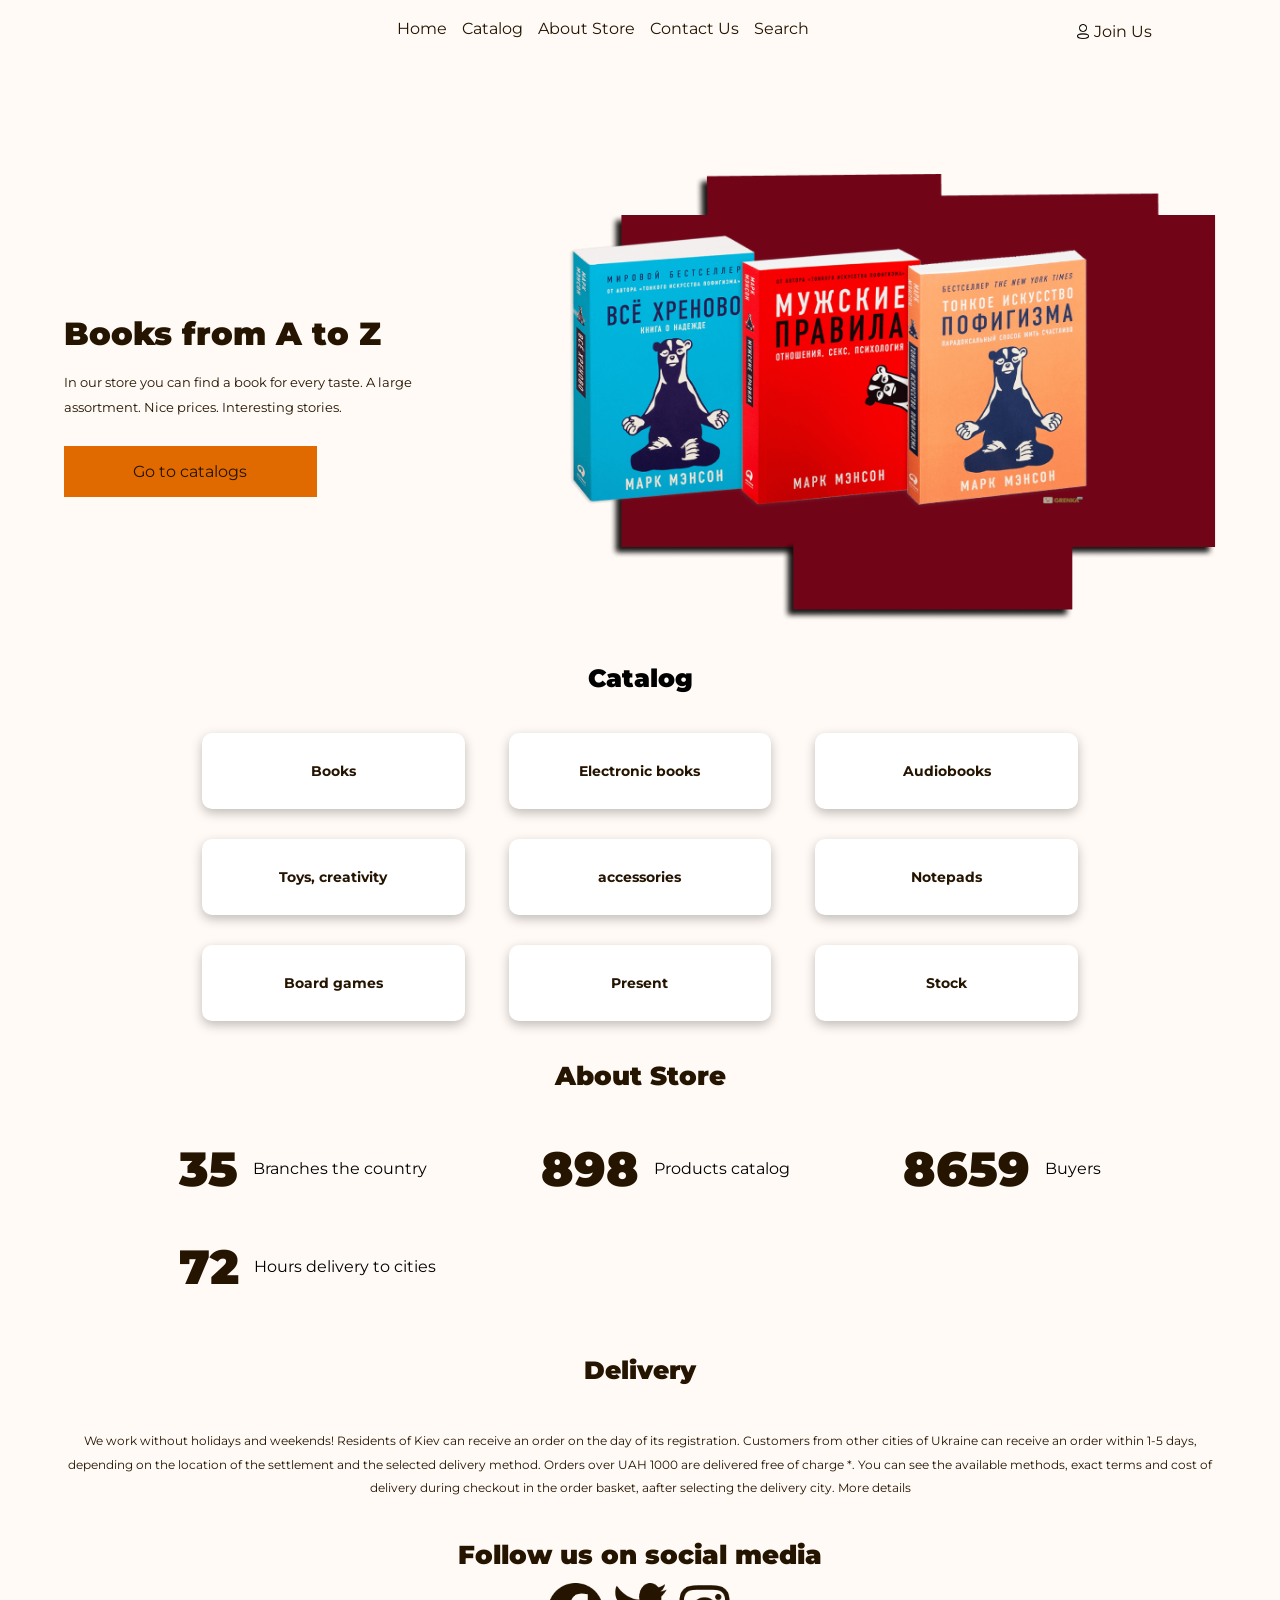
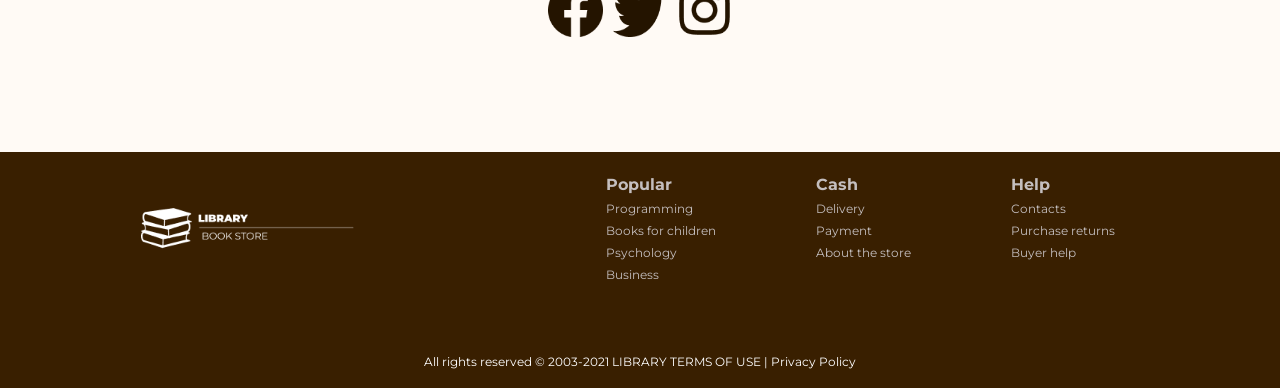
==== commit f7dce431: "this is the improvement of the catalog files" ====
--- a/index.html
+++ b/index.html
@@ -5,10 +5,10 @@
     <meta name="viewport" content="width=device-width, initial-scale=1.0" />
     <title>Document</title>
     <link rel="stylesheet" href="./assets/css/reset.css"/>
+    <link rel="stylesheet" href="./assets/font/font.css">
+    <link rel="stylesheet" href="./assets/components/body.css"/>
     <link rel="stylesheet" href="./assets/components/header.css"/>
-    <link rel="stylesheet" href="./assets/components/body.css"/>
     <link rel="stylesheet" href="./assets/css/index.css"/>
-    <script src="./assets/js/join.js" defer type="module"></script>
     <script src="./assets/js/index.js" defer type="module"></script>
     <!-- <script src="./assets/js/home.js" defer type="module"></script> -->
   </head>
@@ -24,7 +24,7 @@
           </form>
       </div>
       </div>
-      <header class="container container-header">
+      <header class="container-header">
         <div class="header-logo">
           <img
             src="https://eacamp.github.io/book-store-final-project/src/img/icon/logo-color.svg"
@@ -58,10 +58,10 @@
             </div>
           </div>
         </div>
-          <div class="join-us">
-            <img src="./assets/image/icon.png" alt="" class="desktop-icon">
-            <a>Join Us</a>
-          </div>
+        <div class="join-us">
+          <img src="./assets/image/icon.png" alt="" class="desktop-icon">
+          <a href="../html/join.html">Join Us</a>
+        </div>
         </div>
       </header>
     <main class="container">
@@ -69,7 +69,7 @@
   <div class="section-1-left">
     <h1>Books from A to Z</h1>
     <p>In our store you can find a book for every taste. A large assortment. Nice prices. Interesting stories.</p>
-    <a href="./assets/pages/catalog.html"><button>Go to catalogs</button></a>
+    <button><a href="./assets/pages/catalog.html">Go to catalogs</a></button>
   </div>
   <div class="section-1-right">
   <img src="./assets/image/books-img.png" alt="books-img">
@@ -79,19 +79,19 @@
   <h2>Catalog</h2>
   <div class="catalog">
   <div class="row">
-  <a href="./assets/pages/catalog.html"><div class="catalog-buttons">Books</div></a>
-  <a href="./assets/pages/catalog.html"><div class="catalog-buttons">Electronic books</div></a>
-  <a href="/assets/pages/catalog.html"><div class="catalog-buttons">Audiobooks</div></a>
+  <div class="catalog-buttons">Books</div>
+  <div class="catalog-buttons">Electronic books</div>
+  <div class="catalog-buttons">Audiobooks</div>
 </div>
 <div class="row">
-  <a href="./assets/pages/catalog.html"><div class="catalog-buttons">Toys, creativity</div></a>
-  <a href=""><div class="catalog-buttons">accessories</div></a>
-  <a href=""><div class="catalog-buttons">Notepads</div></a>
+  <div class="catalog-buttons">Toys, creativity</div>
+  <div class="catalog-buttons">accessories</div>
+  <div class="catalog-buttons">Notepads</div>
   </div>
   <div class="row">
-  <a href=""><div class="catalog-buttons">Board games</div></a>
-  <a href=""><div class="catalog-buttons">Present</div></a>
-  <a href=""><div class="catalog-buttons">Stock</div></a>
+  <div class="catalog-buttons">Board games</div>
+  <div class="catalog-buttons">Present</div>
+  <div class="catalog-buttons">Stock</div>
 </div>
 </div>
 </section>
--- a/assets/font/font.css
+++ b/assets/font/font.css
@@ -0,0 +1,5 @@
+
+@import url(https://fonts.googleapis.com/css2?family=Crimson+Text&family=Montserrat:wght@100;200;300;400;500;600;700;800;900&family=Roboto:wght@300&family=Rubik:wght@300;400;500;600;700;800;900&display=swap);
+html{
+    font-size: 16px;
+}
--- a/assets/components/header.css
+++ b/assets/components/header.css
@@ -1,4 +1,3 @@
-
 html {
   font-size: 16px;
 }
@@ -29,7 +28,7 @@
 a {
   list-style: none;
   color: #241400;
-  font-family: Georgia, "Times New Roman", Times, serif;
+ font-family: 'Montserrat', sans-serif;
   font-size: 1rem;
   font-style: normal;
   font-weight: 400;
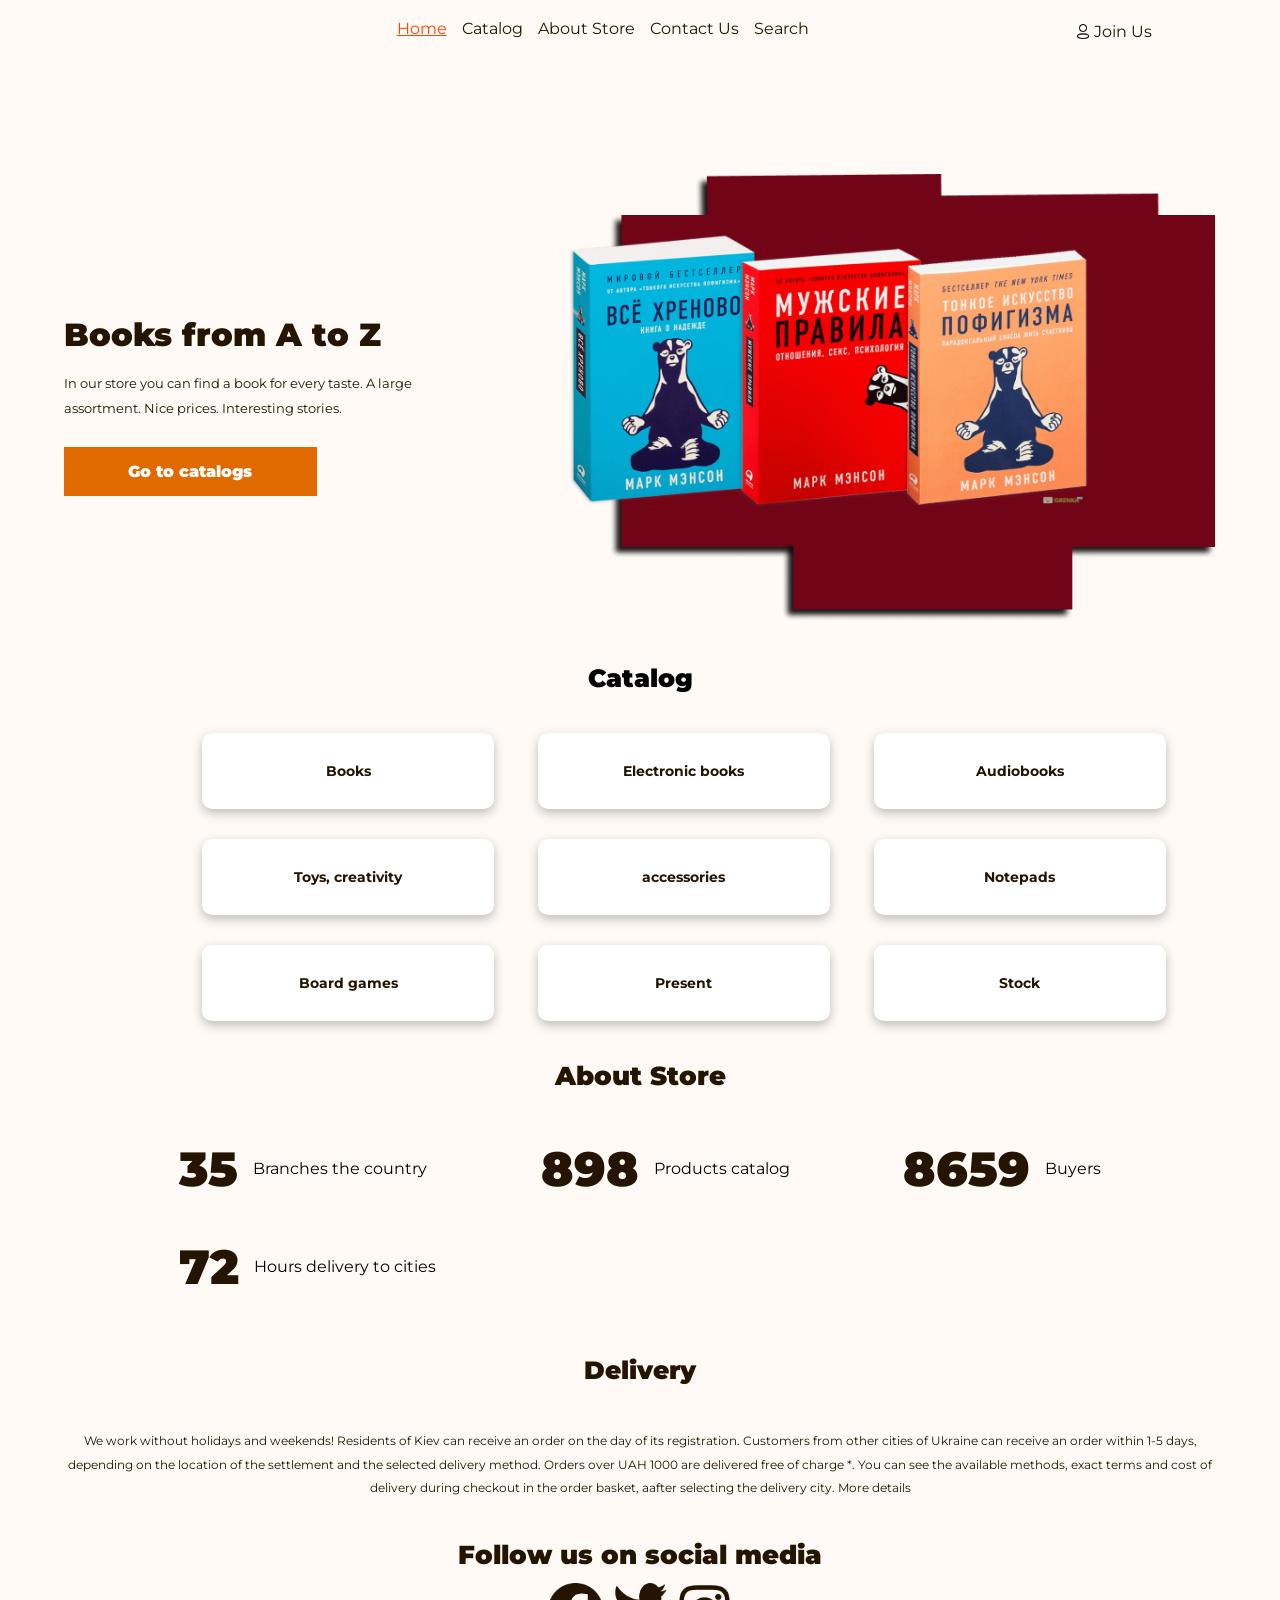
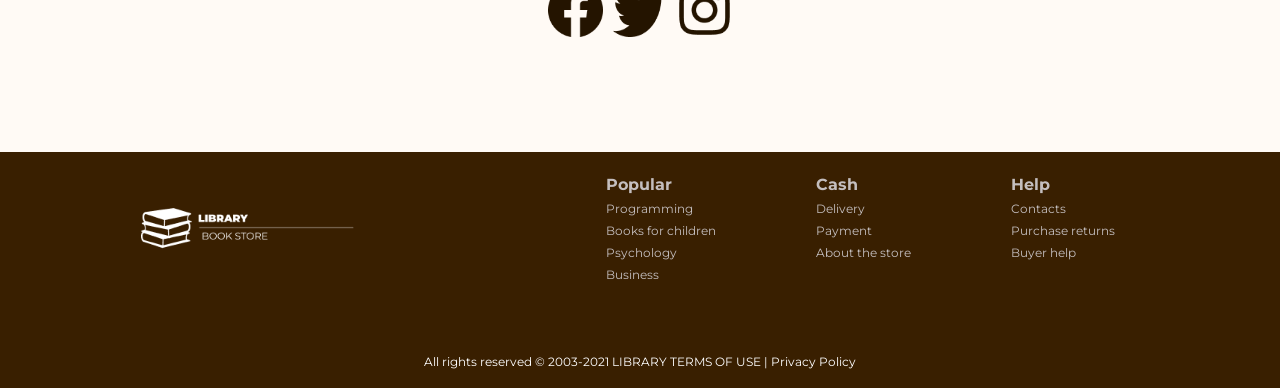
==== commit d6628051: "11 files have modified." ====
--- a/index.html
+++ b/index.html
@@ -5,10 +5,10 @@
     <meta name="viewport" content="width=device-width, initial-scale=1.0" />
     <title>Document</title>
     <link rel="stylesheet" href="./assets/css/reset.css"/>
-    <link rel="stylesheet" href="./assets/font/font.css">
+    <link rel="stylesheet" href="./assets/components/header.css"/>
     <link rel="stylesheet" href="./assets/components/body.css"/>
-    <link rel="stylesheet" href="./assets/components/header.css"/>
     <link rel="stylesheet" href="./assets/css/index.css"/>
+    <script src="./assets/js/join.js" defer type="module"></script>
     <script src="./assets/js/index.js" defer type="module"></script>
     <!-- <script src="./assets/js/home.js" defer type="module"></script> -->
   </head>
@@ -32,7 +32,7 @@
           />
         </div>
         <div class="header-ul">
-          <li><a href="./index.html">Home</a></li>
+          <li><a href="./index.html" class="header-hover-class">Home</a></li>
           <li><a href="./catalog.html">Catalog</a></li>
           <li><a href="./about.html">About Store</a></li>
           <li><a href="./contact.html">Contact Us</a></li>
@@ -50,18 +50,18 @@
               <span class="line line3"></span>
             </div>
             <div class="menu-items">
-              <li><a href="#">Aksiya</a></li>
-              <li><a href="#">Maqazin haqqinda</a></li>
-              <li><a href="#">Kataloq</a></li>
-              <li><a href="#">Chatdirma</a></li>
-              <li><a href="#">Bloq</a></li>
-            </div>
-          </div>
-        </div>
-        <div class="join-us">
-          <img src="./assets/image/icon.png" alt="" class="desktop-icon">
-          <a href="../html/join.html">Join Us</a>
-        </div>
+              <li><a href="./index.html">Home</a></li>
+              <li><a href="./catalog.html">Catalog</a></li>
+              <li><a href="./about.html">About Store</a></li>
+              <li><a href="./contact.html">Contact Us</a></li>
+              <li><a href="./search.html">Search</a></li>
+            </div>
+          </div>
+        </div>
+          <div class="join-us">
+            <img src="./assets/image/icon.png" alt="" class="desktop-icon">
+            <a>Join Us</a>
+          </div>
         </div>
       </header>
     <main class="container">
@@ -69,7 +69,7 @@
   <div class="section-1-left">
     <h1>Books from A to Z</h1>
     <p>In our store you can find a book for every taste. A large assortment. Nice prices. Interesting stories.</p>
-    <button><a href="./assets/pages/catalog.html">Go to catalogs</a></button>
+    <a href="./assets/pages/catalog.html"><button>Go to catalogs</button></a>
   </div>
   <div class="section-1-right">
   <img src="./assets/image/books-img.png" alt="books-img">
@@ -79,19 +79,19 @@
   <h2>Catalog</h2>
   <div class="catalog">
   <div class="row">
-  <div class="catalog-buttons">Books</div>
-  <div class="catalog-buttons">Electronic books</div>
-  <div class="catalog-buttons">Audiobooks</div>
+  <a href="./assets/pages/catalog.html"><div class="catalog-buttons">Books</div></a>
+  <a href="./assets/pages/catalog.html"><div class="catalog-buttons">Electronic books</div></a>
+  <a href="/assets/pages/catalog.html"><div class="catalog-buttons">Audiobooks</div></a>
 </div>
 <div class="row">
-  <div class="catalog-buttons">Toys, creativity</div>
-  <div class="catalog-buttons">accessories</div>
-  <div class="catalog-buttons">Notepads</div>
+  <a href="./assets/pages/catalog.html"><div class="catalog-buttons">Toys, creativity</div></a>
+  <a href=""><div class="catalog-buttons">accessories</div></a>
+  <a href=""><div class="catalog-buttons">Notepads</div></a>
   </div>
   <div class="row">
-  <div class="catalog-buttons">Board games</div>
-  <div class="catalog-buttons">Present</div>
-  <div class="catalog-buttons">Stock</div>
+  <a href=""><div class="catalog-buttons">Board games</div></a>
+  <a href=""><div class="catalog-buttons">Present</div></a>
+  <a href=""><div class="catalog-buttons">Stock</div></a>
 </div>
 </div>
 </section>
--- a/assets/components/header.css
+++ b/assets/components/header.css
@@ -1,3 +1,4 @@
+
 html {
   font-size: 16px;
 }
@@ -28,7 +29,7 @@
 a {
   list-style: none;
   color: #241400;
- font-family: 'Montserrat', sans-serif;
+  font-family: 'Montserrat', sans-serif;
   font-size: 1rem;
   font-style: normal;
   font-weight: 400;
@@ -40,8 +41,18 @@
   display: flex;
   padding-top: 6px;
   gap: 5px;
-}
-
+  cursor: pointer;
+}
+.join-us a:hover {
+  color: orangered;
+}
+.header-ul li a:hover {
+  color: orangered;
+}
+.header-hover-class {
+  color: orangered;
+  text-decoration: underline orangered;
+   }
 .join-us img {
   height: 15px;
   padding-top: 8px;
--- a/assets/css/index.css
+++ b/assets/css/index.css
@@ -1,33 +1,9 @@
 
 @import url(https://fonts.googleapis.com/css2?family=Montserrat&display=swap);
 @import url(../components/register.css);
-.header-hover-class {
-  color: orangered;
-  text-decoration: underline orangered;
-   }
-   /* .popup {
-    position: fixed;
-    top: 0;
-    left: 0;
-    right: 0;
-    bottom: 0;
-    background-color: rgba(0, 0, 0, 0.50);
-    display: flex;
-    flex-direction: column;
-    align-items: center;
-    justify-content: flex-start;
-    row-gap: 3%;
-} 
-#popup img {
-  margin-left: auto;
-  padding: 20px;
-} */
+
 .header-ul li a:hover {
   color: orangered;
-}
-.header-join a:hover{
-  color: orangered;
-  cursor: pointer;
 }
 .header-join img:hover {
   cursor: pointer;
